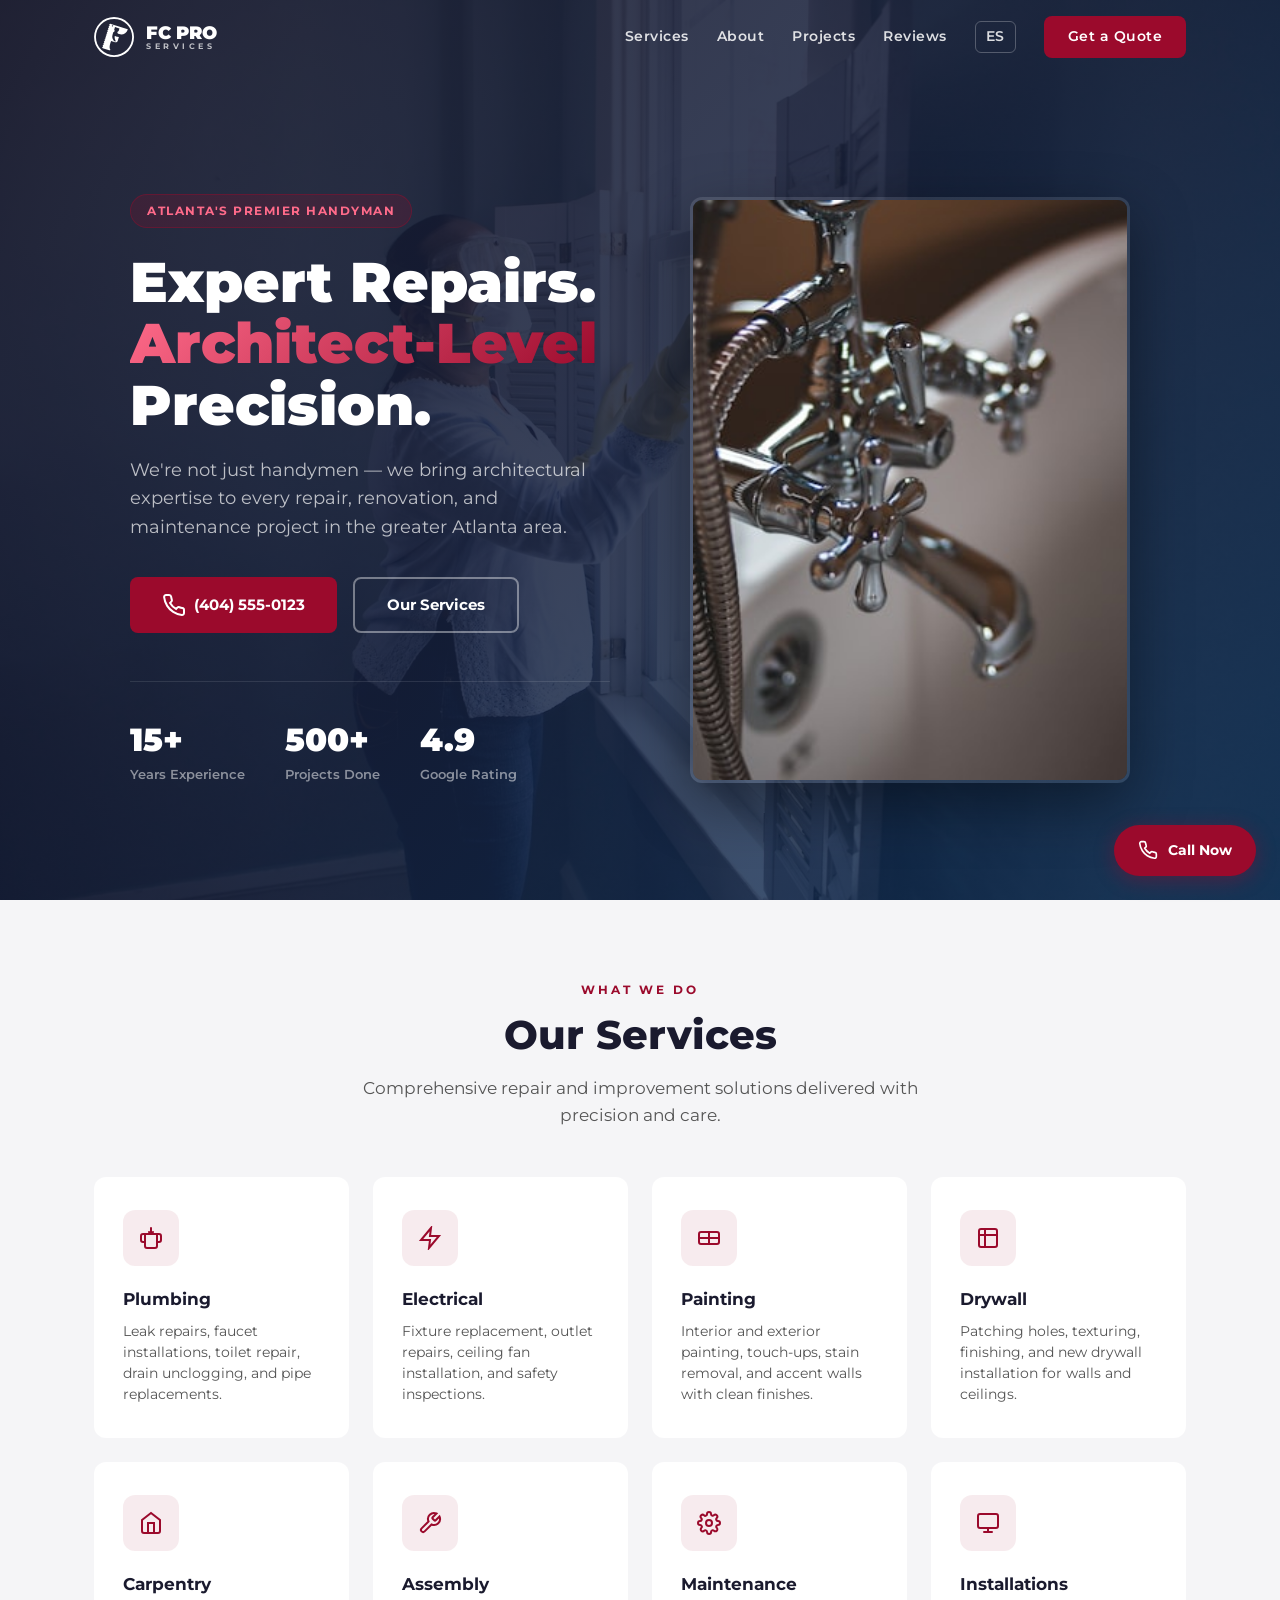
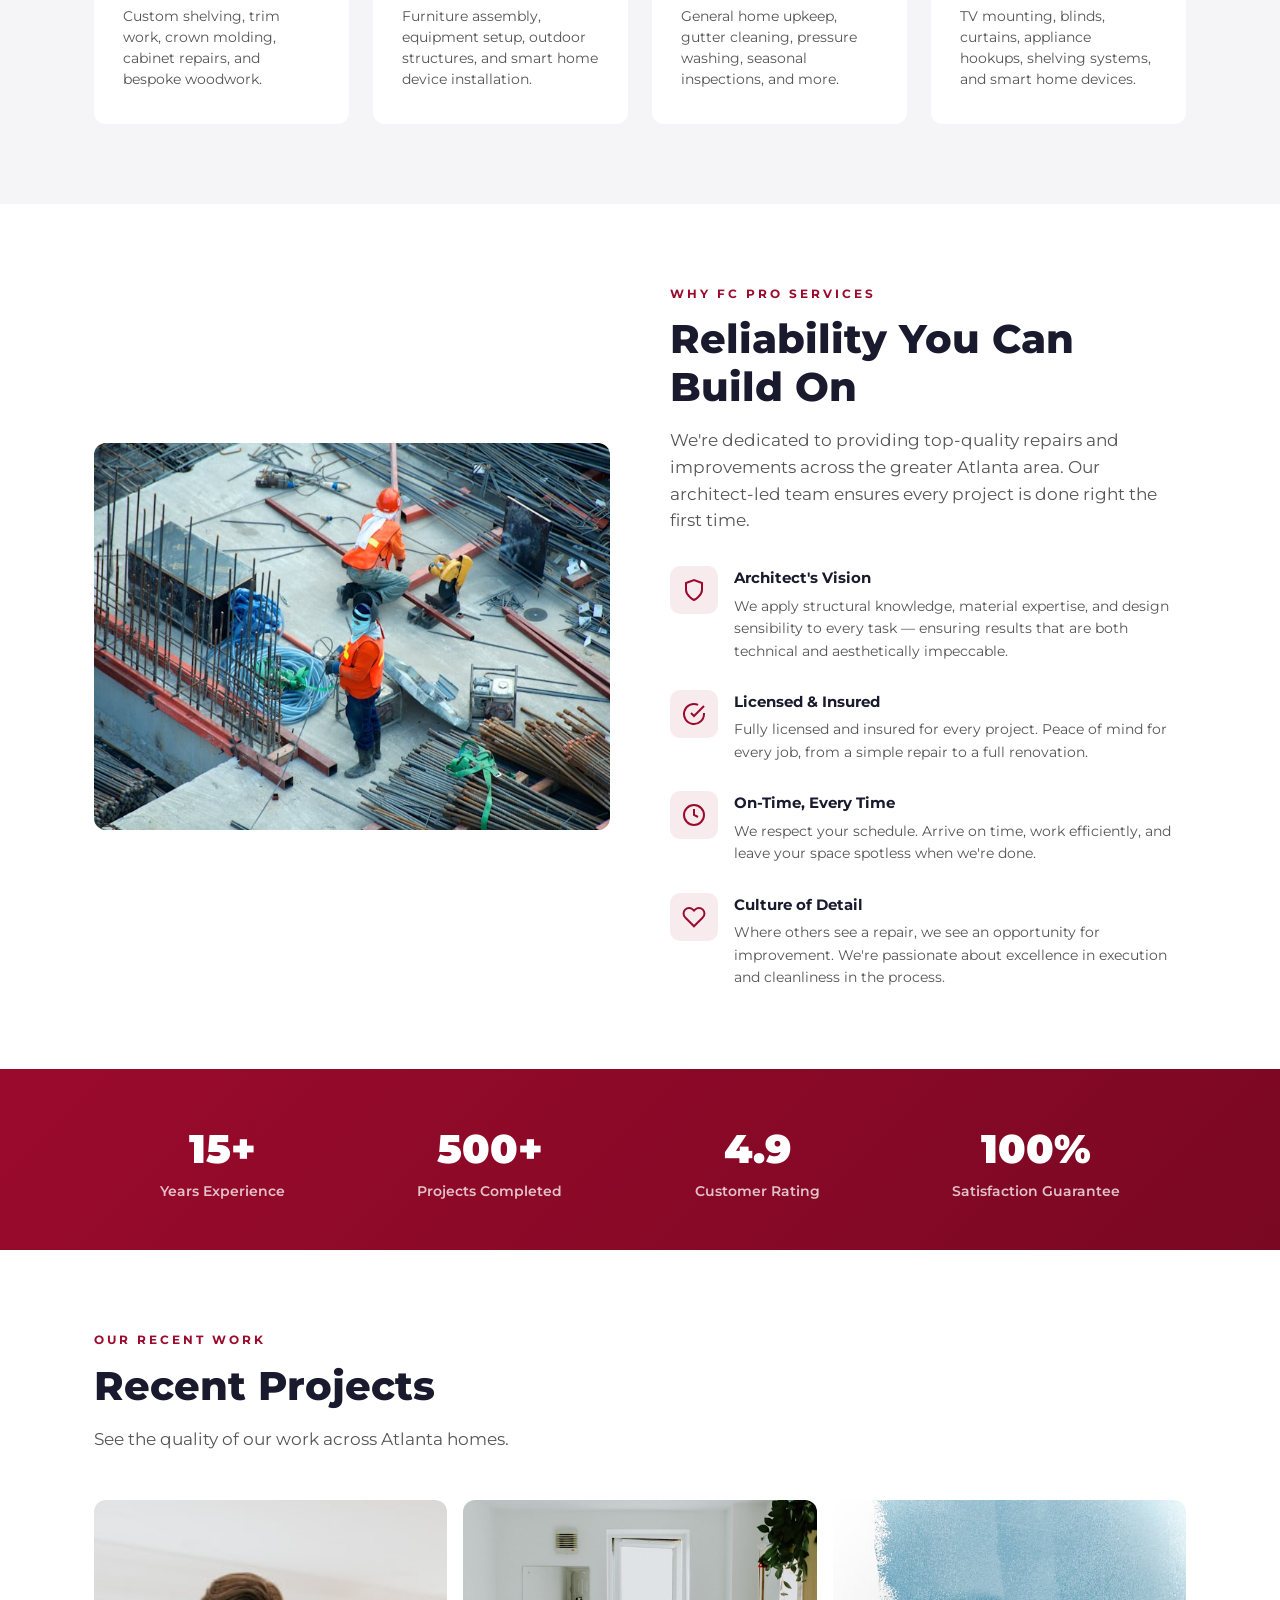
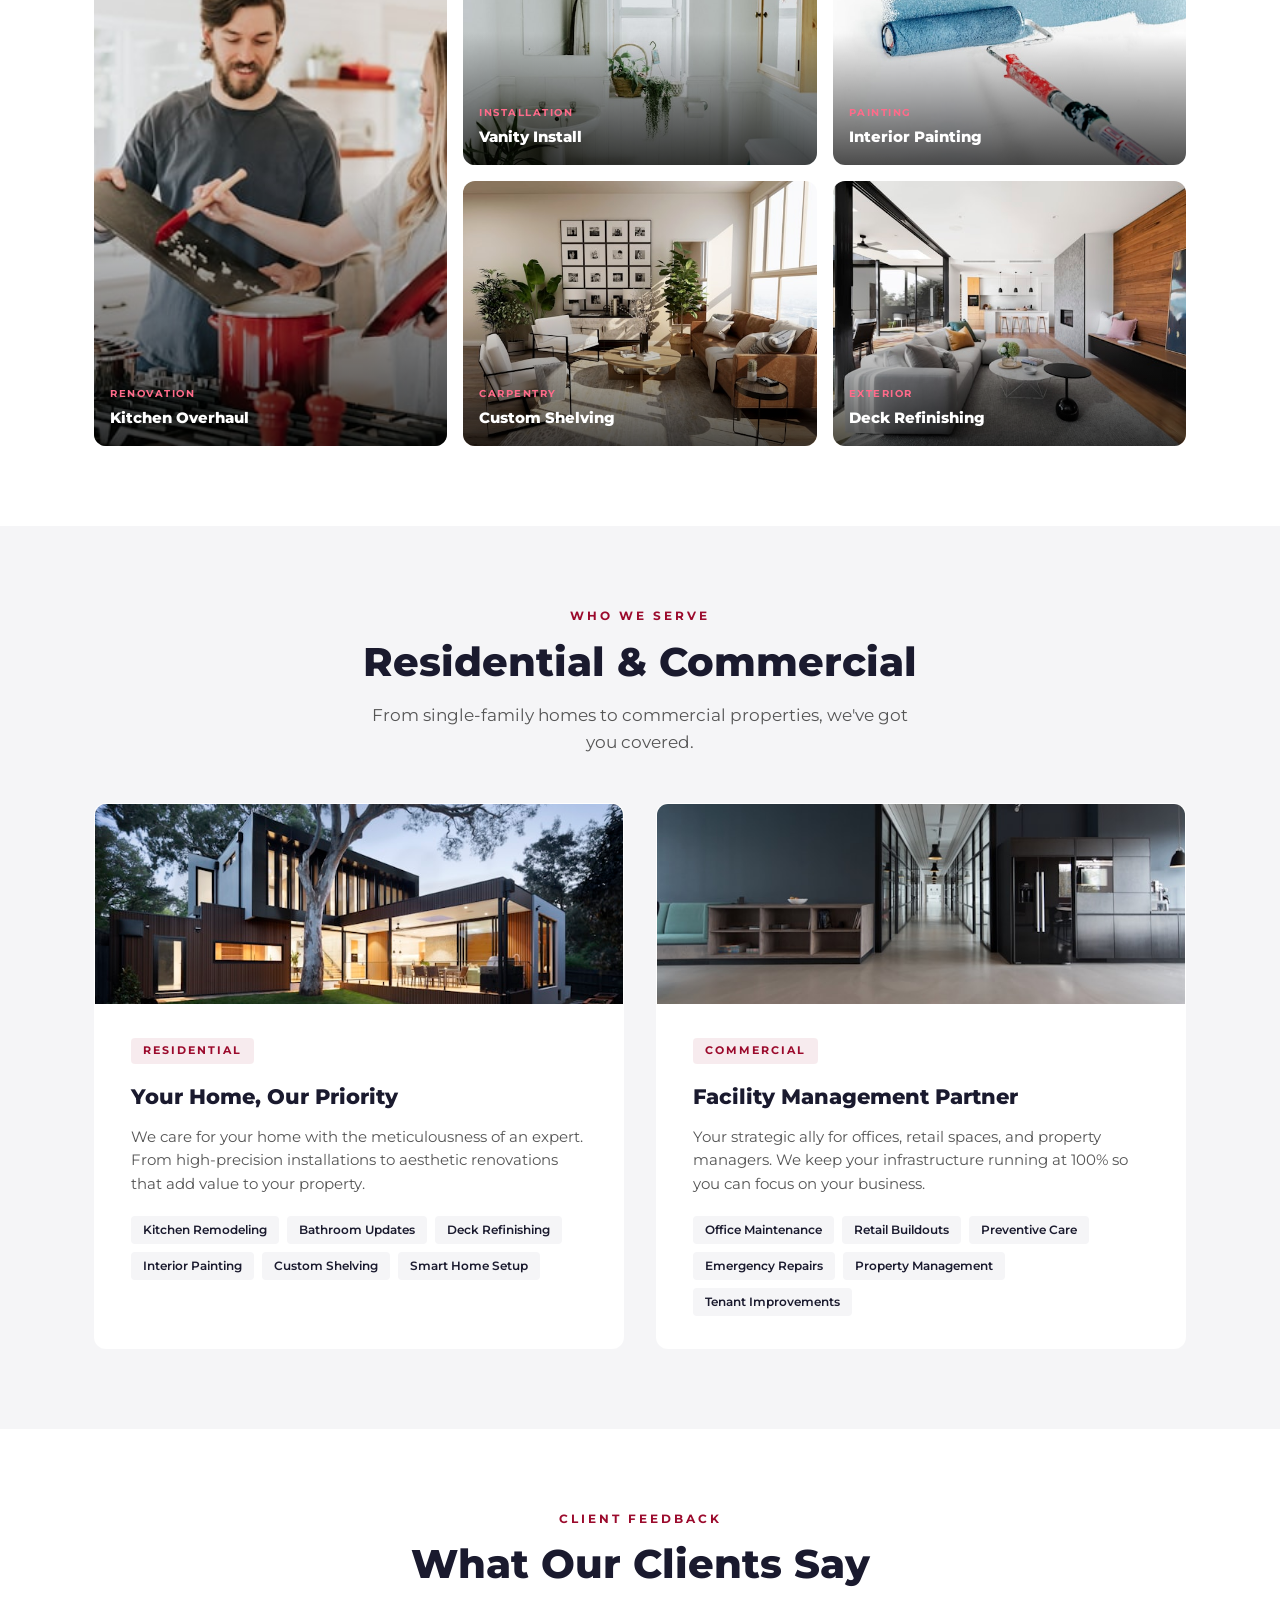
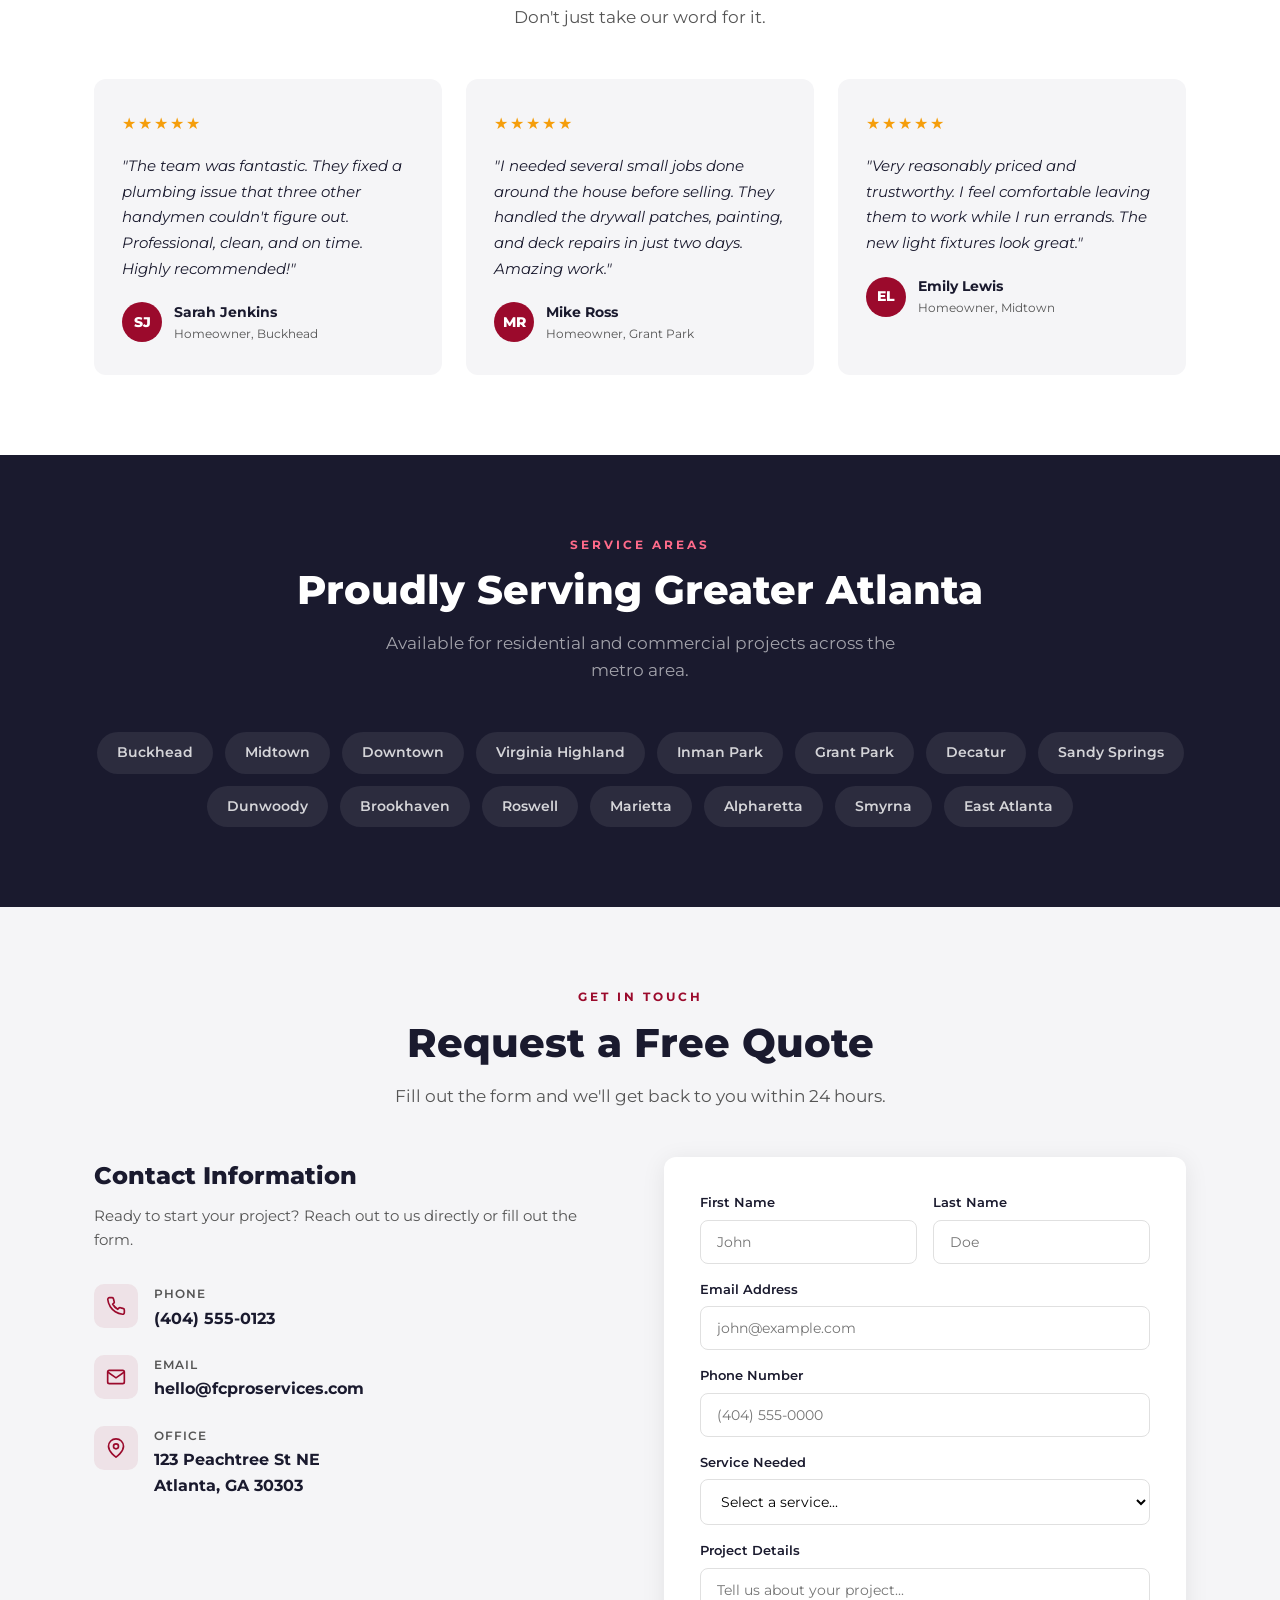
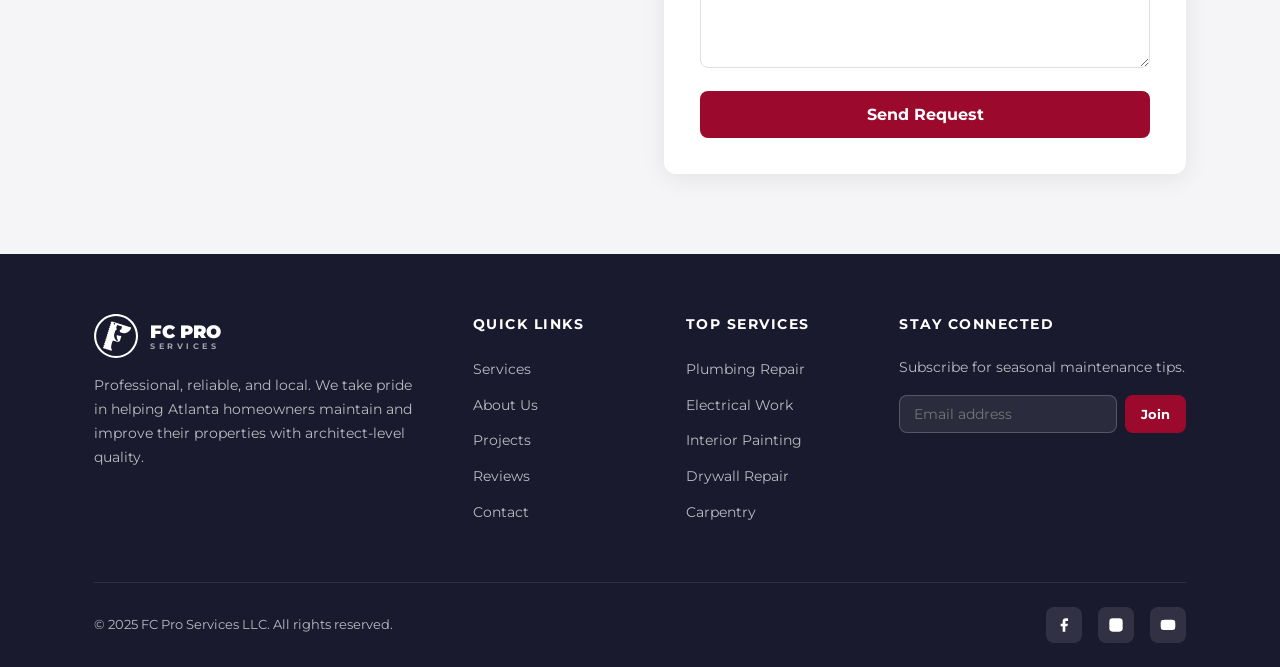
==== index.html @ 4e0b6dd6 "Initial commit: FC Pro Services website (EN + ES) Single-page responsive website for handyman/facili" ====
<!DOCTYPE html>
<html lang="en">
<head>
  <meta charset="UTF-8">
  <meta name="viewport" content="width=device-width, initial-scale=1.0">
  <title>FC Pro Services LLC | Professional Handyman & Facility Services in Atlanta</title>
  <meta name="description" content="FC Pro Services LLC - Professional handyman, maintenance & facility services in Atlanta. Architect-led precision for residential and commercial properties.">
  <link rel="preconnect" href="https://fonts.googleapis.com">
  <link rel="preconnect" href="https://fonts.gstatic.com" crossorigin>
  <link href="https://fonts.googleapis.com/css2?family=Montserrat:wght@400;600;700;800;900&display=swap" rel="stylesheet">
  <link rel="stylesheet" href="assets/css/styles.css">
</head>
<body>

<!-- NAV -->
<nav class="nav" id="nav">
  <div class="container">
    <a href="#" class="nav-logo">
      <svg viewBox="100 100 370 370">
        <path class="logo-mark" d="M285.4,117.8c44.8,0,86.8,17.4,118.5,49.1,31.7,31.6,49.1,73.7,49.1,118.5s-17.4,86.8-49.1,118.5c-31.7,31.7-73.7,49.1-118.5,49.1s-86.8-17.4-118.5-49.1-49.1-73.7-49.1-118.5,17.4-86.8,49.1-118.5c31.6-31.7,73.7-49.1,118.5-49.1M285.4,100.8c-49.3,0-95.7,19.2-130.5,54.1-34.9,34.9-54.1,81.2-54.1,130.5s19.2,95.7,54.1,130.5c34.9,34.9,81.2,54.1,130.5,54.1s95.7-19.2,130.5-54.1c34.9-34.9,54.1-81.2,54.1-130.5s-19.2-95.7-54.1-130.5c-34.9-34.9-81.2-54.1-130.5-54.1h0Z" stroke-width="0"/>
        <path class="logo-mark" d="M278.6,171.4h0l-27.8-8.7h-.3c-2.8,1.7-5.6,3.4-8.1,5.4-.8.6-1.3,2.3-1,3.2.9,3,2.2,5.8,3.5,9-2.7,1.8-5.3,3.6-8,5.1-1.6,1-2,1.9-1.2,3.6,1.3,2.8,2.4,5.7,3.6,8.7-3.4,2.3-6.7,4.5-9.9,6.7,1.5,3.9,2.9,7.4,4.4,10.9-.6.4-1.3.8-1.9,1.3-1.8,1.1-3.7,2.3-5.4,3.6-.9.6-1.7,1.2-2.6,1.8.4.9.7,1.8,1.1,2.7.9,2.7,2.1,5.4,3.3,8.3-1.9,1.2-3.7,2.5-5.5,3.7-.8.5-1.6,1-2.4,1.5-.5.3-.8.5-1.1.8-.3.2-.6.4-.9.6.1.3.2.6.4.9,0,.4.2.8.4,1.3,1,2.1,1.8,4.2,2.7,6.4,0,.2.1.3.2.5.3.8-.2,2.5-.9,3-.2.1-.3.2-.5.4-1.6,1.1-3.2,2.2-4.8,3.2-1,.6-1.9,1.2-2.9,1.8h0c1.4,3.5,2.7,6.7,4,10,0,.6,0,1.1-.5,1.6-1,.6-1.9,1.3-2.9,1.9-2.1,1.3-4.1,2.7-6.1,4.1h0c.3.7.5,1.3.8,2,.4,1.2.9,2.4,1.4,3.5.5,1.3,1.1,2.7,1.6,4.1,0,.9-.2,1.6-.8,2.3-1.1.7-2.2,1.5-3.3,2.2-1.8,1-3.4,2.2-5.2,3.4h0c.6,1.5,1.2,2.8,1.7,4.2.5,1.2.9,2.3,1.4,3.5.2.5.3.9.5,1.4.3.8-.2,2.5-.9,3-.4.3-.8.6-1.2.9-1.3.9-2.5,1.7-3.8,2.5-1.1.7-2.1,1.4-3.2,2.1.5,1.3,1,2.5,1.5,3.7.4.9.7,1.9,1.1,2.7.3.7.6,1.5.9,2.2.3.6.4,1.1.5,1.6,0,.8-.5,1.5-1.2,2-.1,0-.3.2-.4.3-1.6.9-3.2,1.9-4.7,3-1,.7-2,1.3-3.1,2h0c1,2.4,1.6,4.7,2.7,6.7.1.3.2.6.4.8.2.4.4.8.5,1.2.4,1.6,0,2.8-1.4,3.9-.2.2-.5.3-.8.5-.8.4-1.6.9-2.3,1.4-1.6.9-3,2.1-4.7,3.1.3.7.6,1.4.8,2.2.3.9.7,1.8,1,2.7.8,2.1,1.6,4.1,2.4,6.2-3.5,2.3-6.6,4.4-9.8,6.6,1.1,2.8,1.9,5.5,3.2,8s.5,3.7-1.7,5c-2.4,1.4-4.7,3-7.1,4.6,1,2.6,6.1,8.4,6.2,8.6h0l60.1,18.7c4.6,1.4,8.8,1,10.9-5.7-18.9-19.4,7.2-79.1,7.2-79.1l34.9,10.9c11,3.4,22.8-2.7,26.2-13.7l10.6-33.9-12.6-3.9c-2.2.3-4.5.5-6.6,0-6.2-1.6-12.3-3.7-19.1-5.9-.5,4.4-1.2,8.5-1.2,12.6-.2,10.2,2.9,19.5,8.3,28.1.6.9.8,2.4.5,3.5-.7,2.8-1.7,5.6-2.6,8.6-5.4-2.7-9.9-6.1-13.7-10.3-13.6-15-17.9-32.4-12.4-51.9,2.4-8.4,5.2-16.6,7.7-24.9.4-1.3.9-2.1,2.5-2.5,9.7-2.4,13-13.1,6.6-20.7-.6-.7-1-2-.8-2.9,2.1-7.2,4.4-14.3,6.7-21.4.1-.4.4-.8.6-1.3,13.7,4.3,27.3,8.6,41.2,12.9-.2,1-.4,1.9-.7,2.7-2,6.4-4,12.8-6,19.2-.5,1.6-1.2,2.5-3,3-7.4,1.9-11.2,9.4-8.7,16.5.8,2.3,2.2,4,4.5,5.1,1.4.7,2.7,1.5,3.9,2.6.5.4.9.9,1.3,1.4l6.2,1.9c33.1,10.3,68.2-8.2,78.5-41.2l1.1-3.6-134-41.8v-.4ZM269.3,188.2c-3.4-1.1-5.3-4.7-4.2-8.1,1.1-3.4,4.7-5.3,8.1-4.2s5.3,4.7,4.2,8.1c-1.1,3.4-4.7,5.3-8.1,4.2Z"/>
      </svg>
      <div class="nav-logo-text">
        <span class="nav-logo-title">FC PRO</span>
        <span class="nav-logo-sub">SERVICES</span>
      </div>
    </a>
    <div class="nav-links" id="navLinks">
      <a href="#services">Services</a>
      <a href="#about">About</a>
      <a href="#projects">Projects</a>
      <a href="#testimonials">Reviews</a>
      <a href="es/" class="nav-lang">ES</a>
      <a href="#contact" class="nav-cta">Get a Quote</a>
    </div>
    <button class="nav-toggle" id="navToggle" aria-label="Toggle menu">
      <span></span><span></span><span></span>
    </button>
  </div>
</nav>

<!-- HERO -->
<section class="hero" id="home">
  <div class="hero-bg" style="background-image:url('assets/img/hero-bg.jpg')"></div>
  <div class="container">
    <div class="hero-content">
      <div class="hero-badge">Atlanta's Premier Handyman</div>
      <h1>Expert Repairs.<br><span>Architect-Level</span><br>Precision.</h1>
      <p class="hero-text">We're not just handymen &mdash; we bring architectural expertise to every repair, renovation, and maintenance project in the greater Atlanta area.</p>
      <div class="hero-buttons">
        <a href="tel:+14045550123" class="btn btn-primary">
          <svg class="icon-svg" viewBox="0 0 24 24" fill="none" stroke="currentColor" stroke-width="2"><path d="M22 16.92v3a2 2 0 01-2.18 2 19.79 19.79 0 01-8.63-3.07 19.5 19.5 0 01-6-6 19.79 19.79 0 01-3.07-8.67A2 2 0 014.11 2h3a2 2 0 012 1.72c.127.96.361 1.903.7 2.81a2 2 0 01-.45 2.11L8.09 9.91a16 16 0 006 6l1.27-1.27a2 2 0 012.11-.45c.907.339 1.85.573 2.81.7A2 2 0 0122 16.92z"/></svg>
          (404) 555-0123
        </a>
        <a href="#services" class="btn btn-outline">Our Services</a>
      </div>
      <div class="hero-stats">
        <div>
          <div class="hero-stat-number">15+</div>
          <div class="hero-stat-label">Years Experience</div>
        </div>
        <div>
          <div class="hero-stat-number">500+</div>
          <div class="hero-stat-label">Projects Done</div>
        </div>
        <div>
          <div class="hero-stat-number">4.9</div>
          <div class="hero-stat-label">Google Rating</div>
        </div>
      </div>
    </div>
    <div class="hero-visual">
      <img class="hero-photo" src="assets/img/hero-handyman.jpg" alt="Professional handyman at work" loading="eager">
    </div>
  </div>
</section>

<!-- SERVICES -->
<section class="section services" id="services">
  <div class="container">
    <div class="section-header center">
      <div class="section-label">What We Do</div>
      <h2 class="section-title">Our Services</h2>
      <p class="section-subtitle">Comprehensive repair and improvement solutions delivered with precision and care.</p>
    </div>
    <div class="services-grid">
      <div class="service-card">
        <div class="service-icon">
          <svg class="icon-svg" viewBox="0 0 24 24" fill="none" stroke="#9b0a2c" stroke-width="2" stroke-linecap="round"><path d="M12 2v6m0 0l-2-2m2 2l2-2M6 8H4a2 2 0 00-2 2v4a2 2 0 002 2h2M18 8h2a2 2 0 012 2v4a2 2 0 01-2 2h-2M6 8h12v12a2 2 0 01-2 2H8a2 2 0 01-2-2V8z"/></svg>
        </div>
        <h3>Plumbing</h3>
        <p>Leak repairs, faucet installations, toilet repair, drain unclogging, and pipe replacements.</p>
      </div>
      <div class="service-card">
        <div class="service-icon">
          <svg class="icon-svg" viewBox="0 0 24 24" fill="none" stroke="#9b0a2c" stroke-width="2" stroke-linecap="round"><path d="M13 2L3 14h9l-1 8 10-12h-9l1-8z"/></svg>
        </div>
        <h3>Electrical</h3>
        <p>Fixture replacement, outlet repairs, ceiling fan installation, and safety inspections.</p>
      </div>
      <div class="service-card">
        <div class="service-icon">
          <svg class="icon-svg" viewBox="0 0 24 24" fill="none" stroke="#9b0a2c" stroke-width="2" stroke-linecap="round"><rect x="2" y="6" width="20" height="12" rx="2"/><path d="M12 6v12M2 12h20"/></svg>
        </div>
        <h3>Painting</h3>
        <p>Interior and exterior painting, touch-ups, stain removal, and accent walls with clean finishes.</p>
      </div>
      <div class="service-card">
        <div class="service-icon">
          <svg class="icon-svg" viewBox="0 0 24 24" fill="none" stroke="#9b0a2c" stroke-width="2" stroke-linecap="round"><rect x="3" y="3" width="18" height="18" rx="2"/><path d="M3 9h18M9 3v18"/></svg>
        </div>
        <h3>Drywall</h3>
        <p>Patching holes, texturing, finishing, and new drywall installation for walls and ceilings.</p>
      </div>
      <div class="service-card">
        <div class="service-icon">
          <svg class="icon-svg" viewBox="0 0 24 24" fill="none" stroke="#9b0a2c" stroke-width="2" stroke-linecap="round"><path d="M3 9l9-7 9 7v11a2 2 0 01-2 2H5a2 2 0 01-2-2z"/><polyline points="9 22 9 12 15 12 15 22"/></svg>
        </div>
        <h3>Carpentry</h3>
        <p>Custom shelving, trim work, crown molding, cabinet repairs, and bespoke woodwork.</p>
      </div>
      <div class="service-card">
        <div class="service-icon">
          <svg class="icon-svg" viewBox="0 0 24 24" fill="none" stroke="#9b0a2c" stroke-width="2" stroke-linecap="round"><path d="M14.7 6.3a1 1 0 000 1.4l1.6 1.6a1 1 0 001.4 0l3.77-3.77a6 6 0 01-7.94 7.94l-6.91 6.91a2.12 2.12 0 01-3-3l6.91-6.91a6 6 0 017.94-7.94l-3.76 3.76z"/></svg>
        </div>
        <h3>Assembly</h3>
        <p>Furniture assembly, equipment setup, outdoor structures, and smart home device installation.</p>
      </div>
      <div class="service-card">
        <div class="service-icon">
          <svg class="icon-svg" viewBox="0 0 24 24" fill="none" stroke="#9b0a2c" stroke-width="2" stroke-linecap="round"><circle cx="12" cy="12" r="3"/><path d="M19.4 15a1.65 1.65 0 00.33 1.82l.06.06a2 2 0 010 2.83 2 2 0 01-2.83 0l-.06-.06a1.65 1.65 0 00-1.82-.33 1.65 1.65 0 00-1 1.51V21a2 2 0 01-4 0v-.09A1.65 1.65 0 009 19.4a1.65 1.65 0 00-1.82.33l-.06.06a2 2 0 01-2.83 0 2 2 0 010-2.83l.06-.06A1.65 1.65 0 004.68 15a1.65 1.65 0 00-1.51-1H3a2 2 0 010-4h.09A1.65 1.65 0 004.6 9a1.65 1.65 0 00-.33-1.82l-.06-.06a2 2 0 012.83-2.83l.06.06A1.65 1.65 0 009 4.68a1.65 1.65 0 001-1.51V3a2 2 0 014 0v.09a1.65 1.65 0 001 1.51 1.65 1.65 0 001.82-.33l.06-.06a2 2 0 012.83 2.83l-.06.06A1.65 1.65 0 0019.4 9a1.65 1.65 0 001.51 1H21a2 2 0 010 4h-.09a1.65 1.65 0 00-1.51 1z"/></svg>
        </div>
        <h3>Maintenance</h3>
        <p>General home upkeep, gutter cleaning, pressure washing, seasonal inspections, and more.</p>
      </div>
      <div class="service-card">
        <div class="service-icon">
          <svg class="icon-svg" viewBox="0 0 24 24" fill="none" stroke="#9b0a2c" stroke-width="2" stroke-linecap="round"><rect x="2" y="3" width="20" height="14" rx="2"/><line x1="8" y1="21" x2="16" y2="21"/><line x1="12" y1="17" x2="12" y2="21"/></svg>
        </div>
        <h3>Installations</h3>
        <p>TV mounting, blinds, curtains, appliance hookups, shelving systems, and smart home devices.</p>
      </div>
    </div>
  </div>
</section>

<!-- WHY US -->
<section class="section" id="about">
  <div class="container">
    <div class="why-grid">
      <div class="why-image">
        <img src="assets/img/about.jpg" alt="Professional construction and renovation work" loading="lazy">
      </div>
      <div>
        <div class="section-label">Why FC Pro Services</div>
        <h2 class="section-title">Reliability You Can Build On</h2>
        <p class="section-subtitle" style="margin-bottom:32px">We're dedicated to providing top-quality repairs and improvements across the greater Atlanta area. Our architect-led team ensures every project is done right the first time.</p>
        <div class="why-features">
          <div class="why-feature">
            <div class="why-feature-icon">
              <svg width="24" height="24" viewBox="0 0 24 24" fill="none" stroke="#9b0a2c" stroke-width="2"><path d="M12 22s8-4 8-10V5l-8-3-8 3v7c0 6 8 10 8 10z"/></svg>
            </div>
            <div>
              <h4>Architect's Vision</h4>
              <p>We apply structural knowledge, material expertise, and design sensibility to every task &mdash; ensuring results that are both technical and aesthetically impeccable.</p>
            </div>
          </div>
          <div class="why-feature">
            <div class="why-feature-icon">
              <svg width="24" height="24" viewBox="0 0 24 24" fill="none" stroke="#9b0a2c" stroke-width="2"><path d="M22 11.08V12a10 10 0 11-5.93-9.14"/><polyline points="22 4 12 14.01 9 11.01"/></svg>
            </div>
            <div>
              <h4>Licensed & Insured</h4>
              <p>Fully licensed and insured for every project. Peace of mind for every job, from a simple repair to a full renovation.</p>
            </div>
          </div>
          <div class="why-feature">
            <div class="why-feature-icon">
              <svg width="24" height="24" viewBox="0 0 24 24" fill="none" stroke="#9b0a2c" stroke-width="2"><circle cx="12" cy="12" r="10"/><polyline points="12 6 12 12 16 14"/></svg>
            </div>
            <div>
              <h4>On-Time, Every Time</h4>
              <p>We respect your schedule. Arrive on time, work efficiently, and leave your space spotless when we're done.</p>
            </div>
          </div>
          <div class="why-feature">
            <div class="why-feature-icon">
              <svg width="24" height="24" viewBox="0 0 24 24" fill="none" stroke="#9b0a2c" stroke-width="2"><path d="M20.84 4.61a5.5 5.5 0 00-7.78 0L12 5.67l-1.06-1.06a5.5 5.5 0 00-7.78 7.78l1.06 1.06L12 21.23l7.78-7.78 1.06-1.06a5.5 5.5 0 000-7.78z"/></svg>
            </div>
            <div>
              <h4>Culture of Detail</h4>
              <p>Where others see a repair, we see an opportunity for improvement. We're passionate about excellence in execution and cleanliness in the process.</p>
            </div>
          </div>
        </div>
      </div>
    </div>
  </div>
</section>

<!-- STATS -->
<section class="stats-bar">
  <div class="container">
    <div class="stat-item"><div class="stat-number">15+</div><div class="stat-label">Years Experience</div></div>
    <div class="stat-item"><div class="stat-number">500+</div><div class="stat-label">Projects Completed</div></div>
    <div class="stat-item"><div class="stat-number">4.9</div><div class="stat-label">Customer Rating</div></div>
    <div class="stat-item"><div class="stat-number">100%</div><div class="stat-label">Satisfaction Guarantee</div></div>
  </div>
</section>

<!-- PROJECTS -->
<section class="section" id="projects">
  <div class="container">
    <div class="section-header">
      <div class="section-label">Our Recent Work</div>
      <h2 class="section-title">Recent Projects</h2>
      <p class="section-subtitle">See the quality of our work across Atlanta homes.</p>
    </div>
    <div class="projects-grid">
      <div class="project-card tall">
        <img src="assets/img/project-kitchen.jpg" alt="Modern kitchen renovation" loading="lazy">
        <div class="project-label"><span>Renovation</span><strong>Kitchen Overhaul</strong></div>
      </div>
      <div class="project-card">
        <img src="assets/img/project-bathroom.jpg" alt="Bathroom vanity installation" loading="lazy">
        <div class="project-label"><span>Installation</span><strong>Vanity Install</strong></div>
      </div>
      <div class="project-card">
        <img src="assets/img/project-painting.jpg" alt="Interior painting project" loading="lazy">
        <div class="project-label"><span>Painting</span><strong>Interior Painting</strong></div>
      </div>
      <div class="project-card">
        <img src="assets/img/project-shelving.jpg" alt="Custom built-in shelving" loading="lazy">
        <div class="project-label"><span>Carpentry</span><strong>Custom Shelving</strong></div>
      </div>
      <div class="project-card">
        <img src="assets/img/project-deck.jpg" alt="Deck refinishing project" loading="lazy">
        <div class="project-label"><span>Exterior</span><strong>Deck Refinishing</strong></div>
      </div>
    </div>
  </div>
</section>

<!-- SECTORS -->
<section class="section sectors" id="sectors">
  <div class="container">
    <div class="section-header center">
      <div class="section-label">Who We Serve</div>
      <h2 class="section-title">Residential & Commercial</h2>
      <p class="section-subtitle">From single-family homes to commercial properties, we've got you covered.</p>
    </div>
    <div class="sectors-grid">
      <div class="sector-card">
        <img class="sector-card-img" src="assets/img/sector-residential.jpg" alt="Modern residential home" loading="lazy">
        <div class="sector-card-body">
          <div class="sector-tag">Residential</div>
          <h3>Your Home, Our Priority</h3>
          <p>We care for your home with the meticulousness of an expert. From high-precision installations to aesthetic renovations that add value to your property.</p>
          <ul class="sector-list">
            <li>Kitchen Remodeling</li><li>Bathroom Updates</li><li>Deck Refinishing</li>
            <li>Interior Painting</li><li>Custom Shelving</li><li>Smart Home Setup</li>
          </ul>
        </div>
      </div>
      <div class="sector-card">
        <img class="sector-card-img" src="assets/img/sector-commercial.jpg" alt="Modern commercial office space" loading="lazy">
        <div class="sector-card-body">
          <div class="sector-tag">Commercial</div>
          <h3>Facility Management Partner</h3>
          <p>Your strategic ally for offices, retail spaces, and property managers. We keep your infrastructure running at 100% so you can focus on your business.</p>
          <ul class="sector-list">
            <li>Office Maintenance</li><li>Retail Buildouts</li><li>Preventive Care</li>
            <li>Emergency Repairs</li><li>Property Management</li><li>Tenant Improvements</li>
          </ul>
        </div>
      </div>
    </div>
  </div>
</section>

<!-- TESTIMONIALS -->
<section class="section" id="testimonials">
  <div class="container">
    <div class="section-header center">
      <div class="section-label">Client Feedback</div>
      <h2 class="section-title">What Our Clients Say</h2>
      <p class="section-subtitle">Don't just take our word for it.</p>
    </div>
    <div class="testimonials-grid">
      <div class="testimonial-card">
        <div class="testimonial-stars">&#9733;&#9733;&#9733;&#9733;&#9733;</div>
        <p class="testimonial-text">"The team was fantastic. They fixed a plumbing issue that three other handymen couldn't figure out. Professional, clean, and on time. Highly recommended!"</p>
        <div class="testimonial-author">
          <div class="testimonial-avatar">SJ</div>
          <div><div class="testimonial-name">Sarah Jenkins</div><div class="testimonial-location">Homeowner, Buckhead</div></div>
        </div>
      </div>
      <div class="testimonial-card">
        <div class="testimonial-stars">&#9733;&#9733;&#9733;&#9733;&#9733;</div>
        <p class="testimonial-text">"I needed several small jobs done around the house before selling. They handled the drywall patches, painting, and deck repairs in just two days. Amazing work."</p>
        <div class="testimonial-author">
          <div class="testimonial-avatar">MR</div>
          <div><div class="testimonial-name">Mike Ross</div><div class="testimonial-location">Homeowner, Grant Park</div></div>
        </div>
      </div>
      <div class="testimonial-card">
        <div class="testimonial-stars">&#9733;&#9733;&#9733;&#9733;&#9733;</div>
        <p class="testimonial-text">"Very reasonably priced and trustworthy. I feel comfortable leaving them to work while I run errands. The new light fixtures look great."</p>
        <div class="testimonial-author">
          <div class="testimonial-avatar">EL</div>
          <div><div class="testimonial-name">Emily Lewis</div><div class="testimonial-location">Homeowner, Midtown</div></div>
        </div>
      </div>
    </div>
  </div>
</section>

<!-- SERVICE AREAS -->
<section class="section areas-section">
  <div class="container">
    <div class="section-header center">
      <div class="section-label" style="color:#ff6b8a">Service Areas</div>
      <h2 class="section-title" style="color:#fff">Proudly Serving Greater Atlanta</h2>
      <p class="section-subtitle" style="color:rgba(255,255,255,.6)">Available for residential and commercial projects across the metro area.</p>
    </div>
    <ul class="areas-list">
      <li>Buckhead</li><li>Midtown</li><li>Downtown</li><li>Virginia Highland</li><li>Inman Park</li>
      <li>Grant Park</li><li>Decatur</li><li>Sandy Springs</li><li>Dunwoody</li><li>Brookhaven</li>
      <li>Roswell</li><li>Marietta</li><li>Alpharetta</li><li>Smyrna</li><li>East Atlanta</li>
    </ul>
  </div>
</section>

<!-- CONTACT -->
<section class="section contact" id="contact">
  <div class="container">
    <div class="section-header center">
      <div class="section-label">Get In Touch</div>
      <h2 class="section-title">Request a Free Quote</h2>
      <p class="section-subtitle">Fill out the form and we'll get back to you within 24 hours.</p>
    </div>
    <div class="contact-grid">
      <div class="contact-info">
        <h3>Contact Information</h3>
        <p>Ready to start your project? Reach out to us directly or fill out the form.</p>
        <div class="contact-detail">
          <div class="contact-detail-icon">
            <svg width="20" height="20" viewBox="0 0 24 24" fill="none" stroke="#9b0a2c" stroke-width="2"><path d="M22 16.92v3a2 2 0 01-2.18 2 19.79 19.79 0 01-8.63-3.07 19.5 19.5 0 01-6-6 19.79 19.79 0 01-3.07-8.67A2 2 0 014.11 2h3a2 2 0 012 1.72c.127.96.361 1.903.7 2.81a2 2 0 01-.45 2.11L8.09 9.91a16 16 0 006 6l1.27-1.27a2 2 0 012.11-.45c.907.339 1.85.573 2.81.7A2 2 0 0122 16.92z"/></svg>
          </div>
          <div><div class="contact-detail-label">Phone</div><div class="contact-detail-value"><a href="tel:+14045550123">(404) 555-0123</a></div></div>
        </div>
        <div class="contact-detail">
          <div class="contact-detail-icon">
            <svg width="20" height="20" viewBox="0 0 24 24" fill="none" stroke="#9b0a2c" stroke-width="2"><path d="M4 4h16c1.1 0 2 .9 2 2v12c0 1.1-.9 2-2 2H4c-1.1 0-2-.9-2-2V6c0-1.1.9-2 2-2z"/><polyline points="22,6 12,13 2,6"/></svg>
          </div>
          <div><div class="contact-detail-label">Email</div><div class="contact-detail-value"><a href="mailto:hello@fcproservices.com">hello@fcproservices.com</a></div></div>
        </div>
        <div class="contact-detail">
          <div class="contact-detail-icon">
            <svg width="20" height="20" viewBox="0 0 24 24" fill="none" stroke="#9b0a2c" stroke-width="2"><path d="M21 10c0 7-9 13-9 13s-9-6-9-13a9 9 0 0118 0z"/><circle cx="12" cy="10" r="3"/></svg>
          </div>
          <div><div class="contact-detail-label">Office</div><div class="contact-detail-value">123 Peachtree St NE<br>Atlanta, GA 30303</div></div>
        </div>
      </div>
      <form class="contact-form" onsubmit="handleSubmit(event)">
        <div class="form-row">
          <div class="form-group"><label for="fname">First Name</label><input type="text" id="fname" name="fname" placeholder="John" required></div>
          <div class="form-group"><label for="lname">Last Name</label><input type="text" id="lname" name="lname" placeholder="Doe"></div>
        </div>
        <div class="form-group"><label for="email">Email Address</label><input type="email" id="email" name="email" placeholder="john@example.com" required></div>
        <div class="form-group"><label for="phone">Phone Number</label><input type="tel" id="phone" name="phone" placeholder="(404) 555-0000"></div>
        <div class="form-group">
          <label for="service">Service Needed</label>
          <select id="service" name="service">
            <option value="">Select a service...</option>
            <option>Plumbing</option><option>Electrical</option><option>Painting</option><option>Drywall</option>
            <option>Carpentry</option><option>Assembly</option><option>Maintenance</option><option>Installations</option>
            <option>General Repair</option><option>Other</option>
          </select>
        </div>
        <div class="form-group"><label for="message">Project Details</label><textarea id="message" name="message" placeholder="Tell us about your project..."></textarea></div>
        <button type="submit" class="form-submit" data-success="Request Sent!">Send Request</button>
      </form>
    </div>
  </div>
</section>

<!-- FOOTER -->
<footer class="footer">
  <div class="container">
    <div class="footer-grid">
      <div class="footer-brand">
        <div class="footer-logo">
          <svg viewBox="100 100 370 370"><path fill="#fff" d="M285.4,117.8c44.8,0,86.8,17.4,118.5,49.1,31.7,31.6,49.1,73.7,49.1,118.5s-17.4,86.8-49.1,118.5c-31.7,31.7-73.7,49.1-118.5,49.1s-86.8-17.4-118.5-49.1-49.1-73.7-49.1-118.5,17.4-86.8,49.1-118.5c31.6-31.7,73.7-49.1,118.5-49.1M285.4,100.8c-49.3,0-95.7,19.2-130.5,54.1-34.9,34.9-54.1,81.2-54.1,130.5s19.2,95.7,54.1,130.5c34.9,34.9,81.2,54.1,130.5,54.1s95.7-19.2,130.5-54.1c34.9-34.9,54.1-81.2,54.1-130.5s-19.2-95.7-54.1-130.5c-34.9-34.9-81.2-54.1-130.5-54.1h0Z"/><path fill="#fff" d="M278.6,171.4h0l-27.8-8.7h-.3c-2.8,1.7-5.6,3.4-8.1,5.4-.8.6-1.3,2.3-1,3.2.9,3,2.2,5.8,3.5,9-2.7,1.8-5.3,3.6-8,5.1-1.6,1-2,1.9-1.2,3.6,1.3,2.8,2.4,5.7,3.6,8.7-3.4,2.3-6.7,4.5-9.9,6.7,1.5,3.9,2.9,7.4,4.4,10.9-.6.4-1.3.8-1.9,1.3-1.8,1.1-3.7,2.3-5.4,3.6-.9.6-1.7,1.2-2.6,1.8.4.9.7,1.8,1.1,2.7.9,2.7,2.1,5.4,3.3,8.3-1.9,1.2-3.7,2.5-5.5,3.7-.8.5-1.6,1-2.4,1.5-.5.3-.8.5-1.1.8-.3.2-.6.4-.9.6.1.3.2.6.4.9,0,.4.2.8.4,1.3,1,2.1,1.8,4.2,2.7,6.4,0,.2.1.3.2.5.3.8-.2,2.5-.9,3-.2.1-.3.2-.5.4-1.6,1.1-3.2,2.2-4.8,3.2-1,.6-1.9,1.2-2.9,1.8h0c1.4,3.5,2.7,6.7,4,10,0,.6,0,1.1-.5,1.6-1,.6-1.9,1.3-2.9,1.9-2.1,1.3-4.1,2.7-6.1,4.1h0c.3.7.5,1.3.8,2,.4,1.2.9,2.4,1.4,3.5.5,1.3,1.1,2.7,1.6,4.1,0,.9-.2,1.6-.8,2.3-1.1.7-2.2,1.5-3.3,2.2-1.8,1-3.4,2.2-5.2,3.4h0c.6,1.5,1.2,2.8,1.7,4.2.5,1.2.9,2.3,1.4,3.5.2.5.3.9.5,1.4.3.8-.2,2.5-.9,3-.4.3-.8.6-1.2.9-1.3.9-2.5,1.7-3.8,2.5-1.1.7-2.1,1.4-3.2,2.1.5,1.3,1,2.5,1.5,3.7.4.9.7,1.9,1.1,2.7.3.7.6,1.5.9,2.2.3.6.4,1.1.5,1.6,0,.8-.5,1.5-1.2,2-.1,0-.3.2-.4.3-1.6.9-3.2,1.9-4.7,3-1,.7-2,1.3-3.1,2h0c1,2.4,1.6,4.7,2.7,6.7.1.3.2.6.4.8.2.4.4.8.5,1.2.4,1.6,0,2.8-1.4,3.9-.2.2-.5.3-.8.5-.8.4-1.6.9-2.3,1.4-1.6.9-3,2.1-4.7,3.1.3.7.6,1.4.8,2.2.3.9.7,1.8,1,2.7.8,2.1,1.6,4.1,2.4,6.2-3.5,2.3-6.6,4.4-9.8,6.6,1.1,2.8,1.9,5.5,3.2,8s.5,3.7-1.7,5c-2.4,1.4-4.7,3-7.1,4.6,1,2.6,6.1,8.4,6.2,8.6h0l60.1,18.7c4.6,1.4,8.8,1,10.9-5.7-18.9-19.4,7.2-79.1,7.2-79.1l34.9,10.9c11,3.4,22.8-2.7,26.2-13.7l10.6-33.9-12.6-3.9c-2.2.3-4.5.5-6.6,0-6.2-1.6-12.3-3.7-19.1-5.9-.5,4.4-1.2,8.5-1.2,12.6-.2,10.2,2.9,19.5,8.3,28.1.6.9.8,2.4.5,3.5-.7,2.8-1.7,5.6-2.6,8.6-5.4-2.7-9.9-6.1-13.7-10.3-13.6-15-17.9-32.4-12.4-51.9,2.4-8.4,5.2-16.6,7.7-24.9.4-1.3.9-2.1,2.5-2.5,9.7-2.4,13-13.1,6.6-20.7-.6-.7-1-2-.8-2.9,2.1-7.2,4.4-14.3,6.7-21.4.1-.4.4-.8.6-1.3,13.7,4.3,27.3,8.6,41.2,12.9-.2,1-.4,1.9-.7,2.7-2,6.4-4,12.8-6,19.2-.5,1.6-1.2,2.5-3,3-7.4,1.9-11.2,9.4-8.7,16.5.8,2.3,2.2,4,4.5,5.1,1.4.7,2.7,1.5,3.9,2.6.5.4.9.9,1.3,1.4l6.2,1.9c33.1,10.3,68.2-8.2,78.5-41.2l1.1-3.6-134-41.8v-.4ZM269.3,188.2c-3.4-1.1-5.3-4.7-4.2-8.1,1.1-3.4,4.7-5.3,8.1-4.2s5.3,4.7,4.2,8.1c-1.1,3.4-4.7,5.3-8.1,4.2Z"/></svg>
          <div class="footer-logo-text"><span class="footer-logo-title">FC PRO</span><span class="footer-logo-sub">SERVICES</span></div>
        </div>
        <p>Professional, reliable, and local. We take pride in helping Atlanta homeowners maintain and improve their properties with architect-level quality.</p>
      </div>
      <div>
        <h4>Quick Links</h4>
        <ul>
          <li><a href="#services">Services</a></li><li><a href="#about">About Us</a></li>
          <li><a href="#projects">Projects</a></li><li><a href="#testimonials">Reviews</a></li><li><a href="#contact">Contact</a></li>
        </ul>
      </div>
      <div>
        <h4>Top Services</h4>
        <ul>
          <li><a href="#services">Plumbing Repair</a></li><li><a href="#services">Electrical Work</a></li>
          <li><a href="#services">Interior Painting</a></li><li><a href="#services">Drywall Repair</a></li><li><a href="#services">Carpentry</a></li>
        </ul>
      </div>
      <div>
        <h4>Stay Connected</h4>
        <p style="font-size:.88rem;margin-bottom:16px">Subscribe for seasonal maintenance tips.</p>
        <div class="footer-newsletter">
          <input type="email" placeholder="Email address">
          <button>Join</button>
        </div>
      </div>
    </div>
    <div class="footer-bottom">
      <span>&copy; 2025 FC Pro Services LLC. All rights reserved.</span>
      <div class="footer-socials">
        <a href="#" aria-label="Facebook"><svg viewBox="0 0 24 24"><path d="M18 2h-3a5 5 0 00-5 5v3H7v4h3v8h4v-8h3l1-4h-4V7a1 1 0 011-1h3z"/></svg></a>
        <a href="#" aria-label="Instagram"><svg viewBox="0 0 24 24"><rect x="2" y="2" width="20" height="20" rx="5" ry="5"/><path d="M16 11.37A4 4 0 1112.63 8 4 4 0 0116 11.37z"/><line x1="17.5" y1="6.5" x2="17.51" y2="6.5"/></svg></a>
        <a href="#" aria-label="YouTube"><svg viewBox="0 0 24 24"><path d="M22.54 6.42a2.78 2.78 0 00-1.94-2C18.88 4 12 4 12 4s-6.88 0-8.6.46a2.78 2.78 0 00-1.94 2A29 29 0 001 11.75a29 29 0 00.46 5.33A2.78 2.78 0 003.4 19.1c1.72.46 8.6.46 8.6.46s6.88 0 8.6-.46a2.78 2.78 0 001.94-2 29 29 0 00.46-5.25 29 29 0 00-.46-5.33z"/><polygon points="9.75 15.02 15.5 11.75 9.75 8.48 9.75 15.02"/></svg></a>
      </div>
    </div>
  </div>
</footer>

<!-- FLOATING CTA -->
<a href="tel:+14045550123" class="float-cta">
  <svg width="20" height="20" viewBox="0 0 24 24" fill="none" stroke="currentColor" stroke-width="2"><path d="M22 16.92v3a2 2 0 01-2.18 2 19.79 19.79 0 01-8.63-3.07 19.5 19.5 0 01-6-6 19.79 19.79 0 01-3.07-8.67A2 2 0 014.11 2h3a2 2 0 012 1.72c.127.96.361 1.903.7 2.81a2 2 0 01-.45 2.11L8.09 9.91a16 16 0 006 6l1.27-1.27a2 2 0 012.11-.45c.907.339 1.85.573 2.81.7A2 2 0 0122 16.92z"/></svg>
  Call Now
</a>

<script src="assets/js/main.js"></script>
</body>
</html>
---- assets/css/styles.css ----
/* ========== RESET & BASE ========== */
*, *::before, *::after { margin: 0; padding: 0; box-sizing: border-box; }
html { scroll-behavior: smooth; }
body {
  font-family: 'Montserrat', sans-serif;
  color: #1a1a2e;
  line-height: 1.6;
  background: #fff;
  -webkit-font-smoothing: antialiased;
}
img { max-width: 100%; display: block; }
a { text-decoration: none; color: inherit; }
ul { list-style: none; }

/* ========== VARIABLES ========== */
:root {
  --brand: #9b0a2c;
  --brand-dark: #7a0823;
  --dark: #1a1a2e;
  --gray: #f5f5f7;
  --text-light: #555;
  --radius: 12px;
  --shadow: 0 4px 24px rgba(0,0,0,.08);
  --shadow-lg: 0 8px 40px rgba(0,0,0,.12);
}

/* ========== UTILITY ========== */
.container { max-width: 1140px; margin: 0 auto; padding: 0 24px; }
.section { padding: 80px 0; }
.section-label {
  font-size: .75rem;
  font-weight: 700;
  letter-spacing: 3px;
  text-transform: uppercase;
  color: var(--brand);
  margin-bottom: 12px;
}
.section-title {
  font-size: clamp(1.75rem, 4vw, 2.5rem);
  font-weight: 800;
  line-height: 1.2;
  margin-bottom: 16px;
}
.section-subtitle {
  font-size: 1.05rem;
  color: var(--text-light);
  max-width: 560px;
}
.section-header { margin-bottom: 48px; }
.section-header.center { text-align: center; }
.section-header.center .section-subtitle { margin: 0 auto; }
.btn {
  display: inline-flex;
  align-items: center;
  gap: 8px;
  padding: 14px 32px;
  border-radius: 8px;
  font-weight: 700;
  font-size: .95rem;
  transition: all .3s;
  cursor: pointer;
  border: none;
  font-family: inherit;
}
.btn-primary { background: var(--brand); color: #fff; }
.btn-primary:hover { background: var(--brand-dark); transform: translateY(-2px); box-shadow: var(--shadow); }
.btn-outline { background: transparent; color: #fff; border: 2px solid rgba(255,255,255,.4); }
.btn-outline:hover { border-color: #fff; background: rgba(255,255,255,.1); }

/* ========== NAV ========== */
.nav {
  position: fixed;
  top: 0; left: 0; right: 0;
  z-index: 1000;
  padding: 16px 0;
  transition: all .3s;
  background: transparent;
}
.nav.scrolled {
  background: rgba(255,255,255,.97);
  backdrop-filter: blur(12px);
  box-shadow: 0 2px 20px rgba(0,0,0,.08);
  padding: 10px 0;
}
.nav .container { display: flex; align-items: center; justify-content: space-between; }
.nav-logo { display: flex; align-items: center; gap: 12px; }
.nav-logo svg { height: 40px; width: 40px; }
.nav-logo .logo-mark { fill: #fff; transition: fill .3s; }
.nav.scrolled .nav-logo .logo-mark { fill: var(--brand); }
.nav-logo-text { display: flex; flex-direction: column; line-height: 1.1; }
.nav-logo-title { font-size: 1.1rem; font-weight: 900; color: #fff; transition: color .3s; }
.nav-logo-sub { font-size: .5rem; font-weight: 700; letter-spacing: 3.5px; color: rgba(255,255,255,.7); transition: color .3s; }
.nav.scrolled .nav-logo-title { color: var(--dark); }
.nav.scrolled .nav-logo-sub { color: var(--text-light); }
.nav-links { display: flex; gap: 28px; align-items: center; }
.nav-links a {
  font-size: .85rem;
  font-weight: 600;
  color: rgba(255,255,255,.85);
  transition: color .3s;
  letter-spacing: .5px;
}
.nav.scrolled .nav-links a { color: var(--dark); }
.nav-links a:hover { color: var(--brand); }
.nav-cta {
  background: var(--brand) !important;
  color: #fff !important;
  padding: 10px 24px;
  border-radius: 8px;
  font-size: .85rem;
  font-weight: 700;
}
.nav-cta:hover { background: var(--brand-dark) !important; }
.nav-lang {
  font-size: .75rem;
  font-weight: 700;
  color: rgba(255,255,255,.6);
  padding: 4px 10px;
  border: 1px solid rgba(255,255,255,.25);
  border-radius: 6px;
  transition: all .3s;
}
.nav-lang:hover { color: #fff; border-color: rgba(255,255,255,.6); }
.nav.scrolled .nav-lang { color: var(--text-light); border-color: #ddd; }
.nav.scrolled .nav-lang:hover { color: var(--brand); border-color: var(--brand); }
.nav-toggle { display: none; background: none; border: none; cursor: pointer; padding: 8px; }
.nav-toggle span {
  display: block; width: 24px; height: 2px;
  background: #fff; margin: 6px 0; transition: all .3s;
}
.nav.scrolled .nav-toggle span { background: var(--dark); }

/* ========== HERO ========== */
.hero {
  position: relative;
  min-height: 100vh;
  display: flex;
  align-items: center;
  background: var(--dark);
  overflow: hidden;
}
.hero::before {
  content: '';
  position: absolute;
  top: 0; left: 0; right: 0; bottom: 0;
  background: linear-gradient(135deg, rgba(26,26,46,.92) 0%, rgba(22,33,62,.85) 50%, rgba(15,52,96,.8) 100%);
  z-index: 1;
}
.hero-bg {
  position: absolute;
  top: 0; left: 0; right: 0; bottom: 0;
  background-size: cover;
  background-position: center;
  background-repeat: no-repeat;
}
.hero .container {
  position: relative;
  z-index: 2;
  display: grid;
  grid-template-columns: 1fr 1fr;
  gap: 60px;
  align-items: center;
  padding-top: 80px;
}
.hero-badge {
  display: inline-flex;
  align-items: center;
  gap: 8px;
  background: rgba(155,10,44,.2);
  border: 1px solid rgba(155,10,44,.4);
  color: #ff6b8a;
  padding: 6px 16px;
  border-radius: 50px;
  font-size: .75rem;
  font-weight: 700;
  letter-spacing: 1.5px;
  text-transform: uppercase;
  margin-bottom: 24px;
}
.hero h1 {
  font-size: clamp(2.2rem, 5vw, 3.5rem);
  font-weight: 900;
  color: #fff;
  line-height: 1.1;
  margin-bottom: 20px;
}
.hero h1 span {
  background: linear-gradient(135deg, #ff6b8a, var(--brand));
  -webkit-background-clip: text;
  -webkit-text-fill-color: transparent;
  background-clip: text;
}
.hero-text {
  color: rgba(255,255,255,.7);
  font-size: 1.1rem;
  margin-bottom: 36px;
  max-width: 480px;
}
.hero-buttons { display: flex; gap: 16px; flex-wrap: wrap; }
.hero-visual { position: relative; display: flex; justify-content: center; }
.hero-photo {
  width: 100%;
  max-width: 440px;
  aspect-ratio: 3/4;
  object-fit: cover;
  border-radius: var(--radius);
  box-shadow: 0 20px 60px rgba(0,0,0,.4);
  border: 3px solid rgba(255,255,255,.1);
}
.hero-stats {
  display: flex;
  gap: 40px;
  margin-top: 48px;
  padding-top: 32px;
  border-top: 1px solid rgba(255,255,255,.1);
}
.hero-stat-number { font-size: 2rem; font-weight: 900; color: #fff; }
.hero-stat-label { font-size: .8rem; color: rgba(255,255,255,.5); font-weight: 600; }

/* ========== SERVICES ========== */
.services { background: var(--gray); }
.services-grid {
  display: grid;
  grid-template-columns: repeat(auto-fit, minmax(250px, 1fr));
  gap: 24px;
}
.service-card {
  background: #fff;
  border-radius: var(--radius);
  padding: 32px 28px;
  transition: all .3s;
  border: 1px solid transparent;
}
.service-card:hover {
  transform: translateY(-4px);
  box-shadow: var(--shadow-lg);
  border-color: rgba(155,10,44,.15);
}
.service-icon {
  width: 56px; height: 56px;
  background: rgba(155,10,44,.08);
  border-radius: 12px;
  display: flex;
  align-items: center;
  justify-content: center;
  margin-bottom: 20px;
}
.service-card h3 { font-size: 1.05rem; font-weight: 700; margin-bottom: 8px; }
.service-card p { font-size: .88rem; color: var(--text-light); line-height: 1.5; }
.icon-svg { width: 24px; height: 24px; }

/* ========== WHY US ========== */
.why-grid {
  display: grid;
  grid-template-columns: 1fr 1fr;
  gap: 60px;
  align-items: center;
}
.why-image {
  position: relative;
  border-radius: var(--radius);
  overflow: hidden;
  aspect-ratio: 4/3;
}
.why-image img { width: 100%; height: 100%; object-fit: cover; }
.why-features { display: flex; flex-direction: column; gap: 28px; }
.why-feature { display: flex; gap: 16px; }
.why-feature-icon {
  flex-shrink: 0;
  width: 48px; height: 48px;
  background: rgba(155,10,44,.08);
  border-radius: 10px;
  display: flex;
  align-items: center;
  justify-content: center;
}
.why-feature h4 { font-size: .95rem; font-weight: 700; margin-bottom: 4px; }
.why-feature p { font-size: .88rem; color: var(--text-light); }

/* ========== STATS BAR ========== */
.stats-bar {
  background: linear-gradient(135deg, var(--brand), var(--brand-dark));
  padding: 48px 0;
}
.stats-bar .container { display: flex; justify-content: space-around; text-align: center; }
.stat-number { font-size: 2.5rem; font-weight: 900; color: #fff; }
.stat-label { font-size: .85rem; color: rgba(255,255,255,.75); font-weight: 600; }

/* ========== PROJECTS ========== */
.projects-grid {
  display: grid;
  grid-template-columns: repeat(3, 1fr);
  grid-template-rows: auto auto;
  gap: 16px;
}
.project-card {
  position: relative;
  border-radius: var(--radius);
  overflow: hidden;
  aspect-ratio: 4/3;
  cursor: pointer;
}
.project-card.tall { grid-row: span 2; aspect-ratio: auto; }
.project-card img { width: 100%; height: 100%; object-fit: cover; transition: transform .5s; }
.project-card:hover img { transform: scale(1.05); }
.project-card::after {
  content: '';
  position: absolute;
  bottom: 0; left: 0; right: 0;
  height: 50%;
  background: linear-gradient(transparent, rgba(0,0,0,.7));
  pointer-events: none;
}
.project-label {
  position: absolute;
  bottom: 16px; left: 16px;
  z-index: 2;
  color: #fff;
}
.project-label span {
  display: block;
  font-size: .65rem;
  font-weight: 700;
  letter-spacing: 1.5px;
  text-transform: uppercase;
  color: #ff6b8a;
  margin-bottom: 2px;
}
.project-label strong { font-size: .95rem; font-weight: 800; }

/* ========== SECTORS ========== */
.sectors { background: var(--gray); }
.sectors-grid { display: grid; grid-template-columns: 1fr 1fr; gap: 32px; }
.sector-card {
  background: #fff;
  border-radius: var(--radius);
  overflow: hidden;
  border: 1px solid transparent;
  transition: all .3s;
}
.sector-card:hover { border-color: rgba(155,10,44,.15); box-shadow: var(--shadow); }
.sector-card-img { width: 100%; height: 200px; object-fit: cover; }
.sector-card-body { padding: 32px 36px; }
.sector-tag {
  display: inline-block;
  font-size: .7rem;
  font-weight: 700;
  letter-spacing: 2px;
  text-transform: uppercase;
  color: var(--brand);
  background: rgba(155,10,44,.08);
  padding: 4px 12px;
  border-radius: 4px;
  margin-bottom: 16px;
}
.sector-card h3 { font-size: 1.3rem; font-weight: 800; margin-bottom: 12px; }
.sector-card p { font-size: .92rem; color: var(--text-light); line-height: 1.6; margin-bottom: 20px; }
.sector-list { display: flex; flex-wrap: wrap; gap: 8px; }
.sector-list li {
  font-size: .78rem;
  font-weight: 600;
  color: var(--dark);
  background: var(--gray);
  padding: 4px 12px;
  border-radius: 4px;
}

/* ========== TESTIMONIALS ========== */
.testimonials-grid {
  display: grid;
  grid-template-columns: repeat(auto-fit, minmax(300px, 1fr));
  gap: 24px;
}
.testimonial-card { background: var(--gray); border-radius: var(--radius); padding: 32px 28px; }
.testimonial-stars { color: #f59e0b; font-size: 1rem; margin-bottom: 16px; letter-spacing: 2px; }
.testimonial-text {
  font-size: .95rem;
  color: var(--dark);
  line-height: 1.7;
  margin-bottom: 20px;
  font-style: italic;
}
.testimonial-author { display: flex; align-items: center; gap: 12px; }
.testimonial-avatar {
  width: 40px; height: 40px;
  border-radius: 50%;
  background: var(--brand);
  color: #fff;
  display: flex;
  align-items: center;
  justify-content: center;
  font-weight: 800;
  font-size: .85rem;
}
.testimonial-name { font-size: .85rem; font-weight: 700; }
.testimonial-location { font-size: .75rem; color: var(--text-light); }

/* ========== AREAS ========== */
.areas-section { background: var(--dark); color: #fff; }
.areas-list { display: flex; flex-wrap: wrap; gap: 12px; justify-content: center; }
.areas-list li {
  background: rgba(255,255,255,.08);
  padding: 10px 20px;
  border-radius: 50px;
  font-size: .85rem;
  font-weight: 600;
  color: rgba(255,255,255,.8);
  transition: all .3s;
}
.areas-list li:hover { background: var(--brand); color: #fff; }

/* ========== CONTACT ========== */
.contact { background: var(--gray); }
.contact-grid { display: grid; grid-template-columns: 1fr 1fr; gap: 48px; }
.contact-info h3 { font-size: 1.5rem; font-weight: 800; margin-bottom: 8px; }
.contact-info > p { font-size: .95rem; color: var(--text-light); margin-bottom: 32px; }
.contact-detail { display: flex; align-items: flex-start; gap: 16px; margin-bottom: 24px; }
.contact-detail-icon {
  flex-shrink: 0;
  width: 44px; height: 44px;
  background: rgba(155,10,44,.08);
  border-radius: 10px;
  display: flex;
  align-items: center;
  justify-content: center;
}
.contact-detail-label {
  font-size: .75rem;
  color: var(--text-light);
  font-weight: 600;
  text-transform: uppercase;
  letter-spacing: 1px;
  margin-bottom: 2px;
}
.contact-detail-value { font-size: 1rem; font-weight: 700; }
.contact-detail-value a { color: var(--dark); }
.contact-detail-value a:hover { color: var(--brand); }
.contact-form {
  background: #fff;
  border-radius: var(--radius);
  padding: 36px;
  box-shadow: var(--shadow);
}
.form-row { display: grid; grid-template-columns: 1fr 1fr; gap: 16px; }
.form-group { margin-bottom: 16px; }
.form-group label { display: block; font-size: .8rem; font-weight: 600; margin-bottom: 6px; color: var(--dark); }
.form-group input,
.form-group select,
.form-group textarea {
  width: 100%;
  padding: 12px 16px;
  border: 1.5px solid #e0e0e0;
  border-radius: 8px;
  font-size: .9rem;
  font-family: inherit;
  transition: border-color .3s;
  background: #fff;
}
.form-group input:focus,
.form-group select:focus,
.form-group textarea:focus { outline: none; border-color: var(--brand); }
.form-group textarea { resize: vertical; min-height: 100px; }
.form-submit {
  width: 100%;
  padding: 14px;
  background: var(--brand);
  color: #fff;
  border: none;
  border-radius: 8px;
  font-size: 1rem;
  font-weight: 700;
  cursor: pointer;
  font-family: inherit;
  transition: all .3s;
}
.form-submit:hover { background: var(--brand-dark); }

/* ========== FOOTER ========== */
.footer { background: var(--dark); color: rgba(255,255,255,.7); padding: 60px 0 24px; }
.footer-grid {
  display: grid;
  grid-template-columns: 2fr 1fr 1fr 1fr;
  gap: 48px;
  margin-bottom: 48px;
}
.footer-brand p { font-size: .88rem; line-height: 1.7; margin-top: 16px; }
.footer-logo { display: flex; align-items: center; gap: 12px; }
.footer-logo svg { height: 44px; width: 44px; }
.footer-logo-text { display: flex; flex-direction: column; line-height: 1.1; }
.footer-logo-title { font-size: 1.1rem; font-weight: 900; color: #fff; }
.footer-logo-sub { font-size: .5rem; font-weight: 700; letter-spacing: 3.5px; color: rgba(255,255,255,.6); }
.footer h4 {
  color: #fff;
  font-size: .85rem;
  font-weight: 700;
  text-transform: uppercase;
  letter-spacing: 1.5px;
  margin-bottom: 20px;
}
.footer ul li { margin-bottom: 10px; }
.footer ul a { font-size: .88rem; transition: color .3s; }
.footer ul a:hover { color: #fff; }
.footer-bottom {
  border-top: 1px solid rgba(255,255,255,.1);
  padding-top: 24px;
  display: flex;
  justify-content: space-between;
  align-items: center;
  font-size: .8rem;
}
.footer-socials { display: flex; gap: 16px; }
.footer-socials a {
  width: 36px; height: 36px;
  border-radius: 8px;
  background: rgba(255,255,255,.1);
  display: flex;
  align-items: center;
  justify-content: center;
  transition: all .3s;
}
.footer-socials a:hover { background: var(--brand); }
.footer-socials svg { width: 16px; height: 16px; fill: #fff; }
.footer-newsletter { display: flex; gap: 8px; }
.footer-newsletter input {
  flex: 1;
  padding: 10px 14px;
  border: 1px solid rgba(255,255,255,.2);
  border-radius: 8px;
  background: rgba(255,255,255,.08);
  color: #fff;
  font-size: .85rem;
  font-family: inherit;
}
.footer-newsletter button {
  padding: 10px 16px;
  background: var(--brand);
  color: #fff;
  border: none;
  border-radius: 8px;
  cursor: pointer;
  font-weight: 700;
  font-family: inherit;
}

/* ========== FLOATING CTA ========== */
.float-cta {
  position: fixed;
  bottom: 24px; right: 24px;
  z-index: 999;
  display: flex;
  align-items: center;
  gap: 10px;
  background: var(--brand);
  color: #fff;
  padding: 14px 24px;
  border-radius: 50px;
  font-weight: 700;
  font-size: .9rem;
  box-shadow: 0 4px 20px rgba(155,10,44,.4);
  transition: all .3s;
  animation: pulse 2s infinite;
}
.float-cta:hover { background: var(--brand-dark); transform: scale(1.05); }
@keyframes pulse {
  0%, 100% { box-shadow: 0 4px 20px rgba(155,10,44,.4); }
  50% { box-shadow: 0 4px 30px rgba(155,10,44,.6); }
}

/* ========== RESPONSIVE ========== */
@media (max-width: 900px) {
  .hero .container { grid-template-columns: 1fr; text-align: center; padding-top: 120px; }
  .hero-text { margin: 0 auto 36px; }
  .hero-buttons { justify-content: center; }
  .hero-visual { display: none; }
  .hero-stats { justify-content: center; }
  .nav-links {
    display: none;
    position: fixed;
    top: 0; left: 0; right: 0; bottom: 0;
    background: var(--dark);
    flex-direction: column;
    align-items: center;
    justify-content: center;
    gap: 24px;
  }
  .nav-links.active { display: flex; }
  .nav-links a { color: #fff !important; font-size: 1.2rem; }
  .nav-toggle { display: block; }
  .why-grid { grid-template-columns: 1fr; }
  .why-image { display: none; }
  .projects-grid { grid-template-columns: 1fr 1fr; }
  .project-card.tall { grid-row: span 1; aspect-ratio: 4/3; }
  .sectors-grid { grid-template-columns: 1fr; }
  .contact-grid { grid-template-columns: 1fr; }
  .footer-grid { grid-template-columns: 1fr 1fr; }
  .form-row { grid-template-columns: 1fr; }
  .stats-bar .container { flex-wrap: wrap; gap: 32px; }
  .footer-bottom { flex-direction: column; gap: 16px; text-align: center; }
}
@media (max-width: 600px) {
  .section { padding: 56px 0; }
  .footer-grid { grid-template-columns: 1fr; }
  .hero-stats { flex-direction: column; align-items: center; gap: 20px; }
  .services-grid { grid-template-columns: 1fr; }
  .projects-grid { grid-template-columns: 1fr; }
}
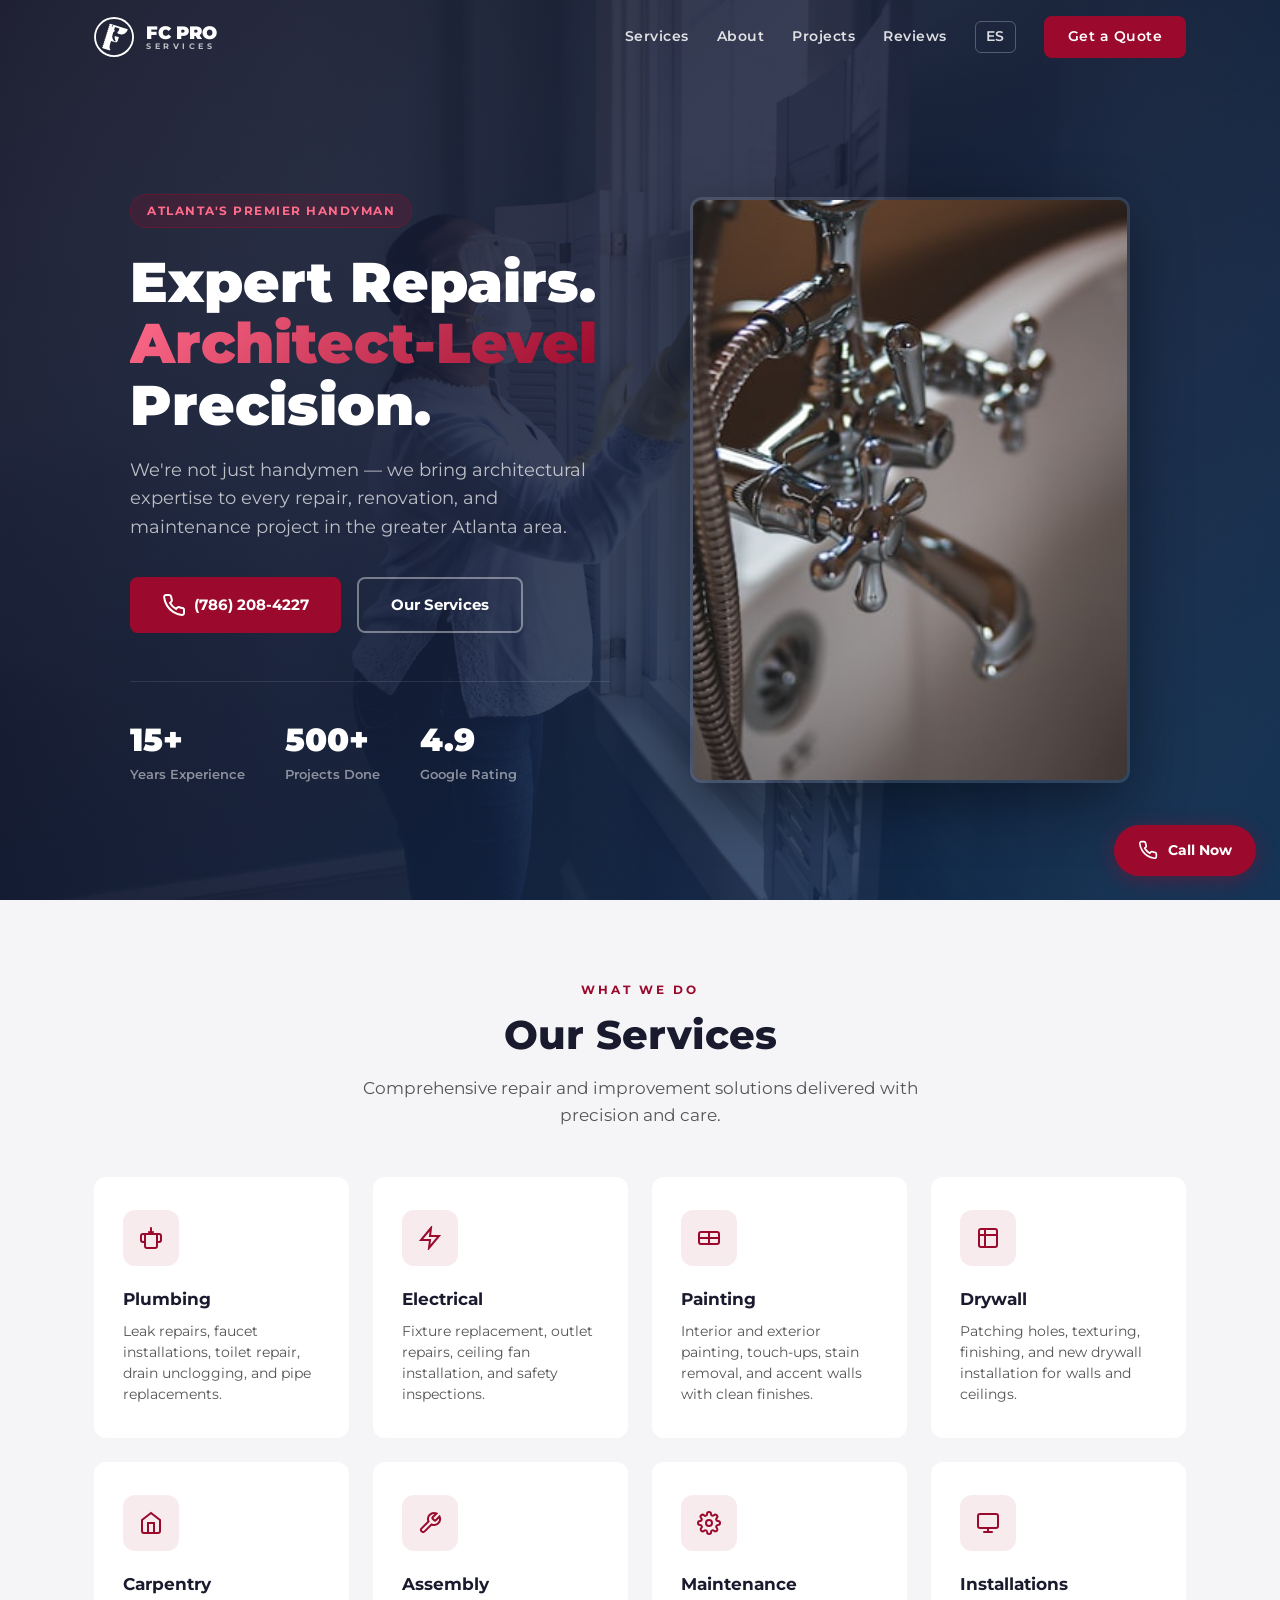
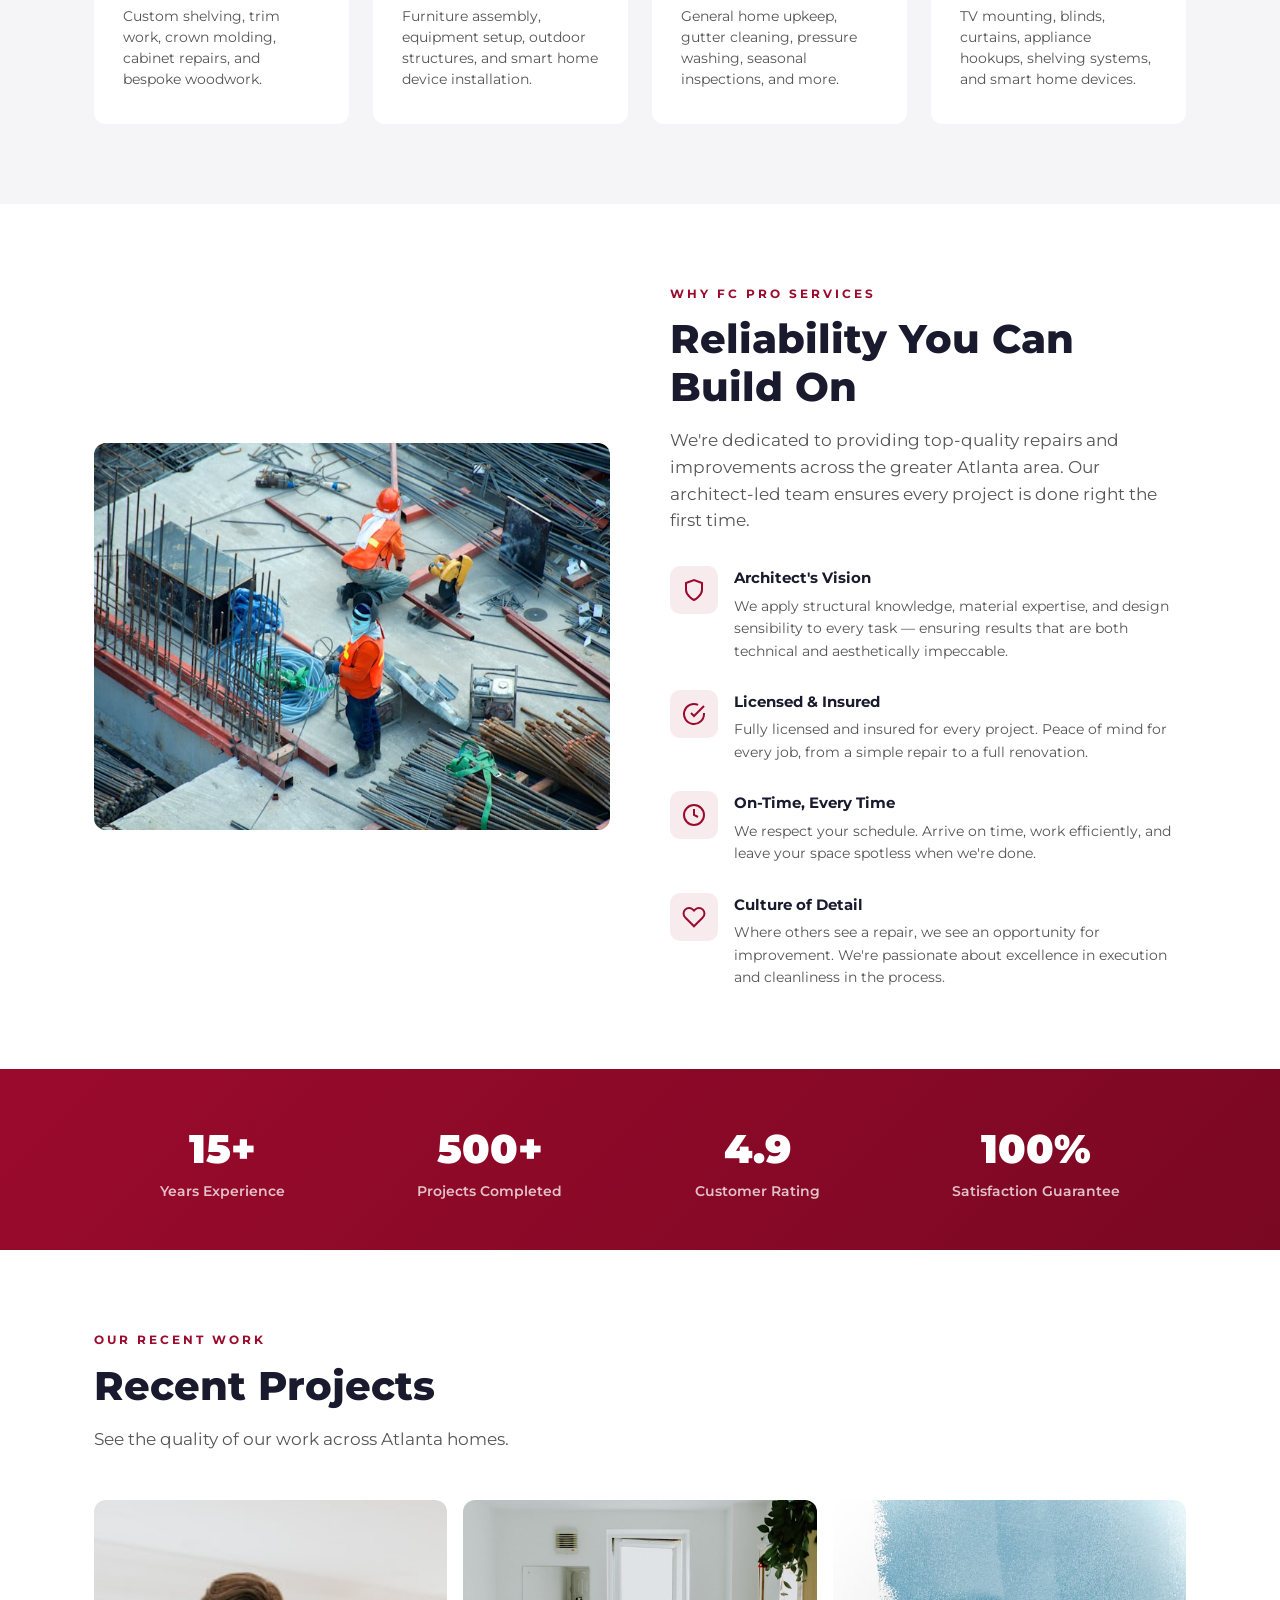
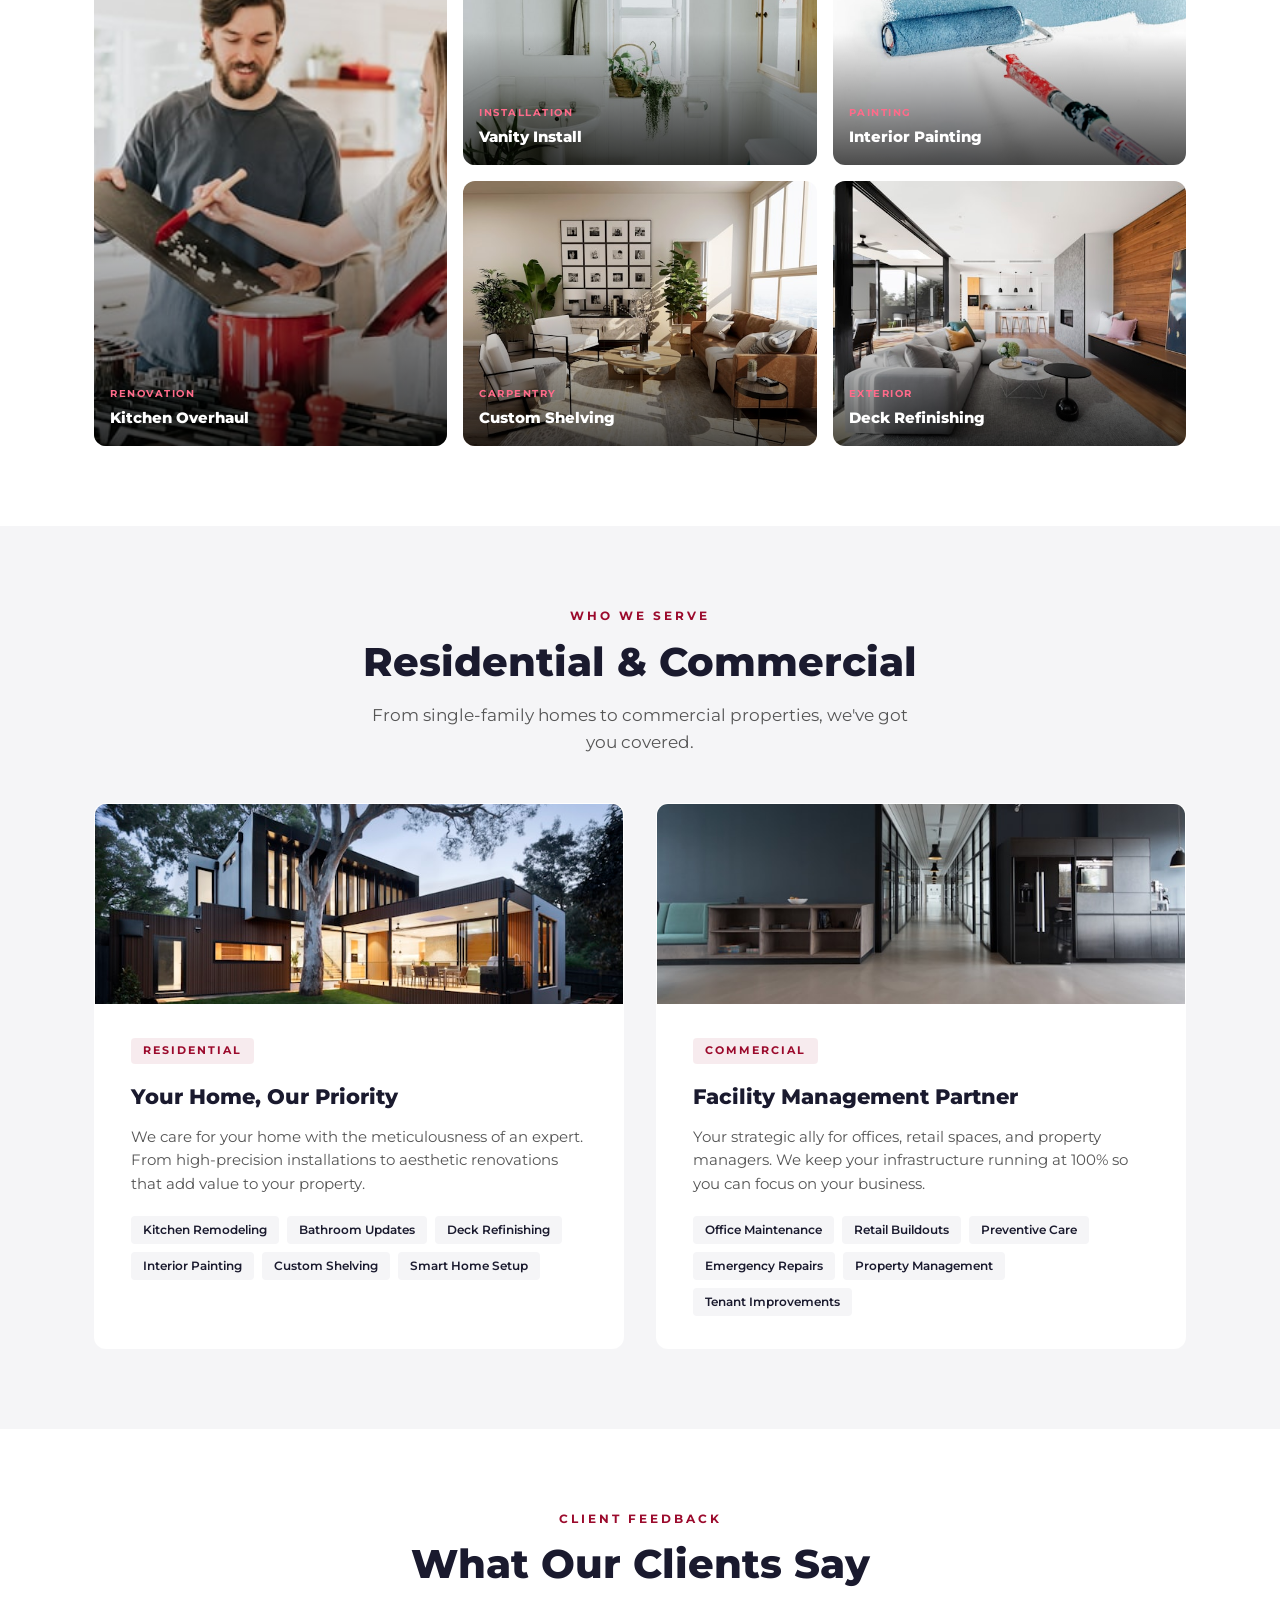
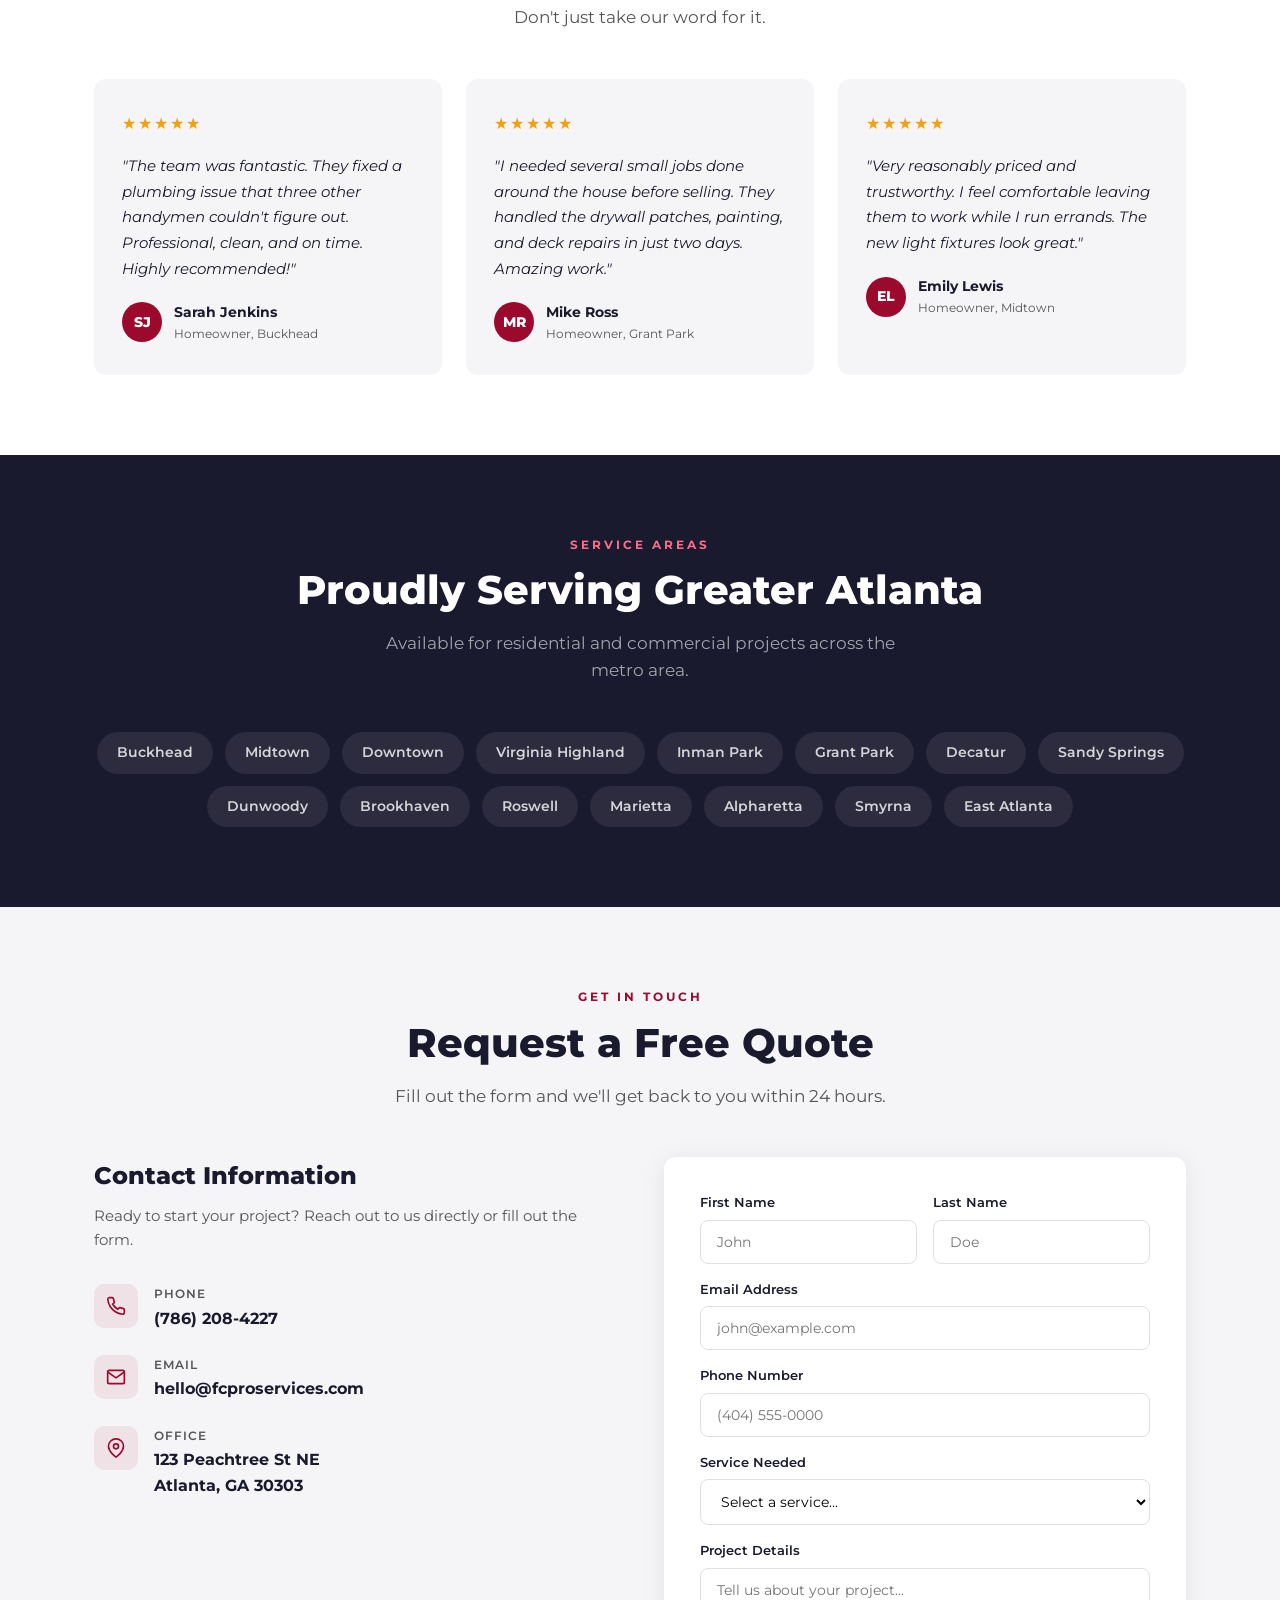
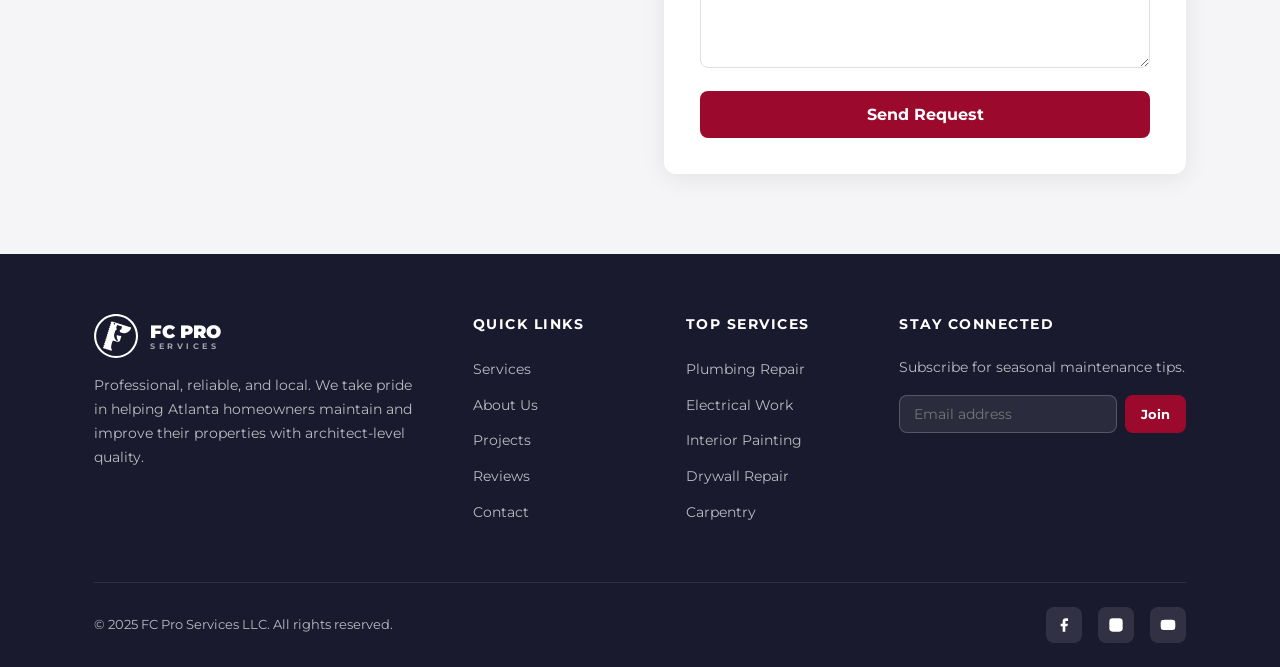
==== commit a9b19249: "Update phone number to (786) 208-4227 Co-Authored-By: Claude Opus 4.6 <noreply@anthropic.com>" ====
--- a/index.html
+++ b/index.html
@@ -48,9 +48,9 @@
       <h1>Expert Repairs.<br><span>Architect-Level</span><br>Precision.</h1>
       <p class="hero-text">We're not just handymen &mdash; we bring architectural expertise to every repair, renovation, and maintenance project in the greater Atlanta area.</p>
       <div class="hero-buttons">
-        <a href="tel:+14045550123" class="btn btn-primary">
+        <a href="tel:+17862084227" class="btn btn-primary">
           <svg class="icon-svg" viewBox="0 0 24 24" fill="none" stroke="currentColor" stroke-width="2"><path d="M22 16.92v3a2 2 0 01-2.18 2 19.79 19.79 0 01-8.63-3.07 19.5 19.5 0 01-6-6 19.79 19.79 0 01-3.07-8.67A2 2 0 014.11 2h3a2 2 0 012 1.72c.127.96.361 1.903.7 2.81a2 2 0 01-.45 2.11L8.09 9.91a16 16 0 006 6l1.27-1.27a2 2 0 012.11-.45c.907.339 1.85.573 2.81.7A2 2 0 0122 16.92z"/></svg>
-          (404) 555-0123
+          (786) 208-4227
         </a>
         <a href="#services" class="btn btn-outline">Our Services</a>
       </div>
@@ -347,7 +347,7 @@
           <div class="contact-detail-icon">
             <svg width="20" height="20" viewBox="0 0 24 24" fill="none" stroke="#9b0a2c" stroke-width="2"><path d="M22 16.92v3a2 2 0 01-2.18 2 19.79 19.79 0 01-8.63-3.07 19.5 19.5 0 01-6-6 19.79 19.79 0 01-3.07-8.67A2 2 0 014.11 2h3a2 2 0 012 1.72c.127.96.361 1.903.7 2.81a2 2 0 01-.45 2.11L8.09 9.91a16 16 0 006 6l1.27-1.27a2 2 0 012.11-.45c.907.339 1.85.573 2.81.7A2 2 0 0122 16.92z"/></svg>
           </div>
-          <div><div class="contact-detail-label">Phone</div><div class="contact-detail-value"><a href="tel:+14045550123">(404) 555-0123</a></div></div>
+          <div><div class="contact-detail-label">Phone</div><div class="contact-detail-value"><a href="tel:+17862084227">(786) 208-4227</a></div></div>
         </div>
         <div class="contact-detail">
           <div class="contact-detail-icon">
@@ -431,7 +431,7 @@
 </footer>
 
 <!-- FLOATING CTA -->
-<a href="tel:+14045550123" class="float-cta">
+<a href="tel:+17862084227" class="float-cta">
   <svg width="20" height="20" viewBox="0 0 24 24" fill="none" stroke="currentColor" stroke-width="2"><path d="M22 16.92v3a2 2 0 01-2.18 2 19.79 19.79 0 01-8.63-3.07 19.5 19.5 0 01-6-6 19.79 19.79 0 01-3.07-8.67A2 2 0 014.11 2h3a2 2 0 012 1.72c.127.96.361 1.903.7 2.81a2 2 0 01-.45 2.11L8.09 9.91a16 16 0 006 6l1.27-1.27a2 2 0 012.11-.45c.907.339 1.85.573 2.81.7A2 2 0 0122 16.92z"/></svg>
   Call Now
 </a>
